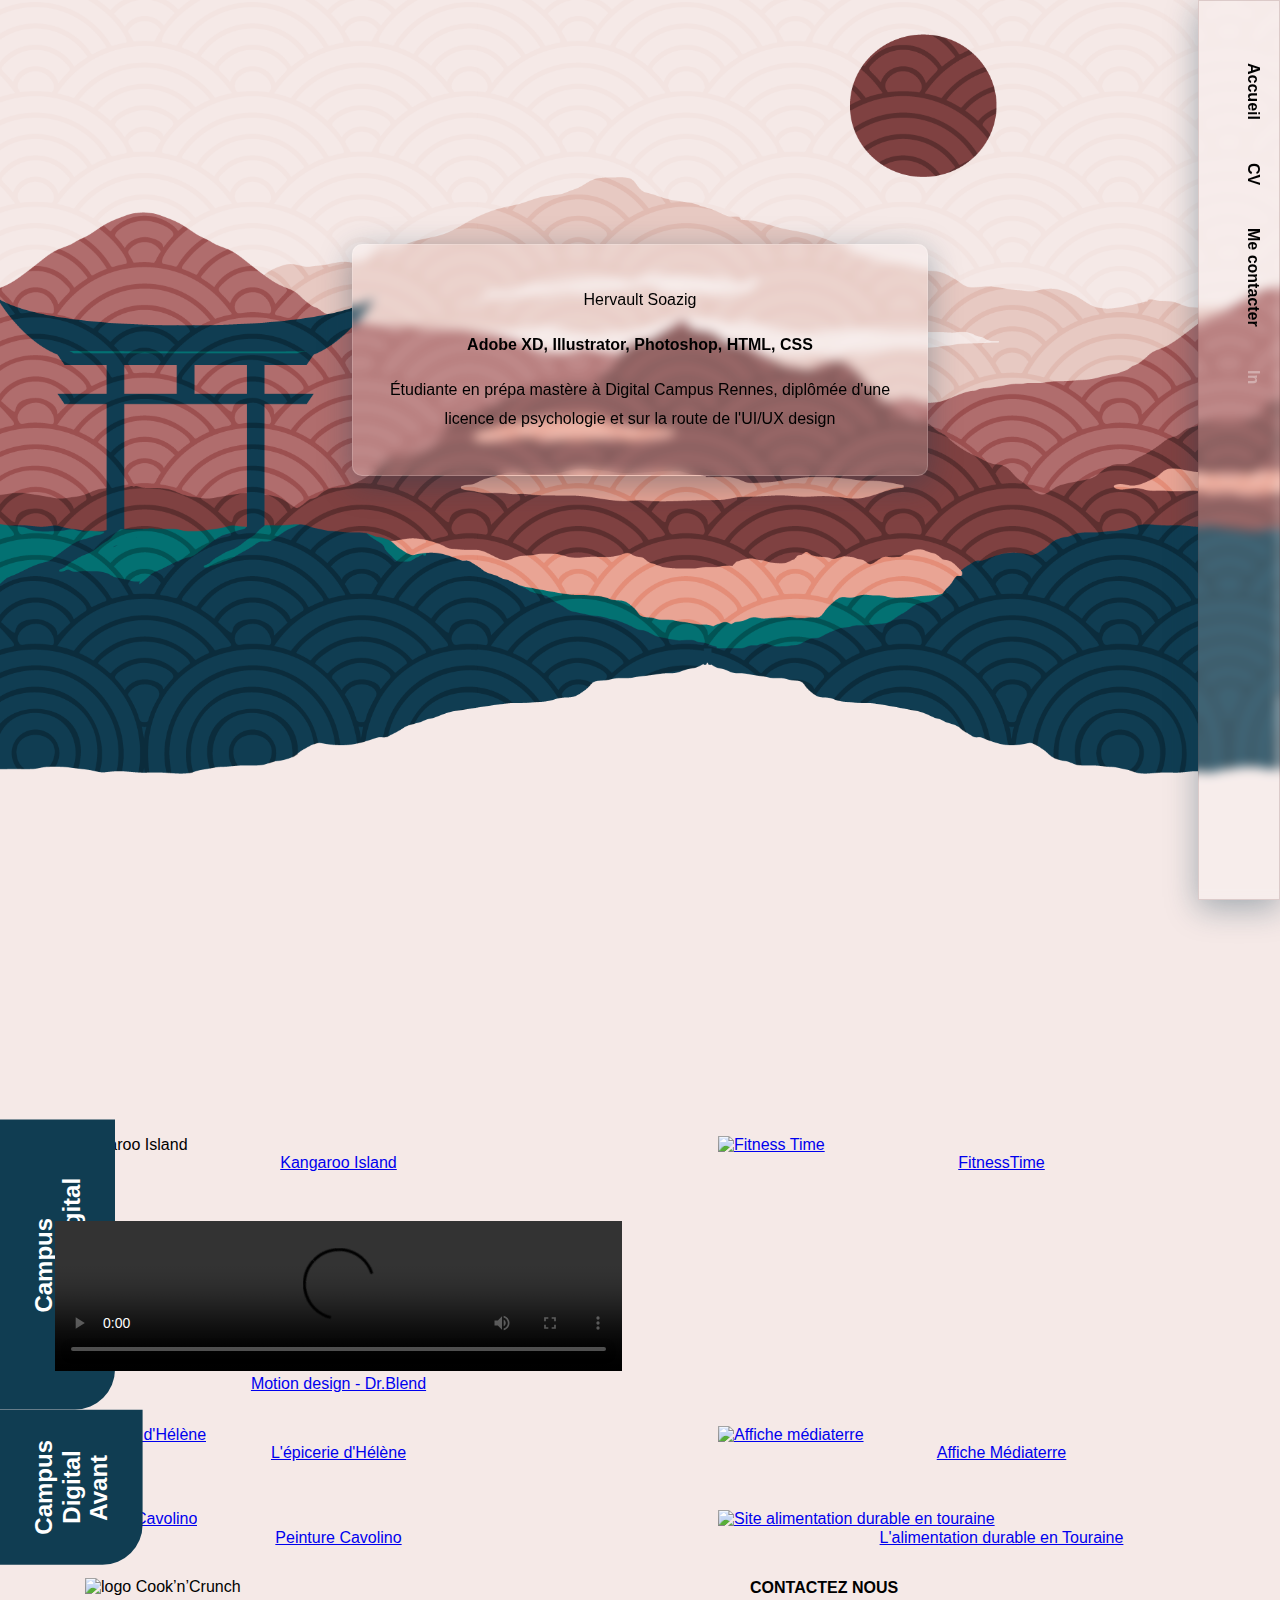
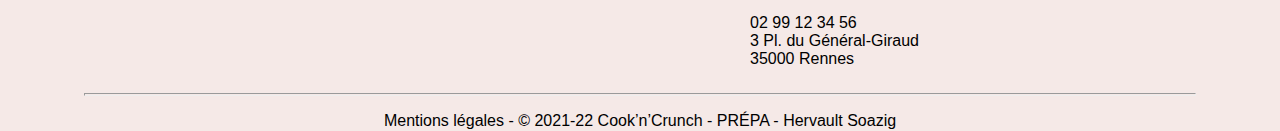
==== HTML/index.html @ 5da74952 "Initial commit" ====
<!DOCTYPE html>
<html lang="fr">
  <head>
    <!-- Meta -->
    <meta charset="utf-8" />
    <meta
      name="description"
      content="description utilisée par les moteurs de recherche"
    />
    <meta name="viewport" content="width=device-width, initial-scale=1" />

    <!-- Titre -->
    <title>Soazig Hervault - portfolio</title>

    <link rel="stylesheet" href="../css/nomalize.css" />
    <link rel="stylesheet" href="../css/grid.css" />
    <link rel="stylesheet" href="../css/main.css" />

    <link rel="shortcut icon" href="../icon/favicon.ico" />
  </head>

  <body>
    <div class="topbar">
      <nav class="main-nav">
        <ul class="main-menu around">
          <li><a href="#">Accueil</a></li>
          <li><a href="#">CV</a></li>
          <li><a href="#">Me contacter</a></li>
        </ul>
        <a
          href="https://www.linkedin.com/in/soazig-hervault/"
          alt="Linkedin Soazig Hervault"
          >In</a
        >
      </nav>
    </div>

    <header class="cover">
      <div class="glass">
        <div class="texte_glass">
          <p class=" ">Hervault Soazig</p>
          <p class=" ">
            <strong> Adobe XD, Illustrator, Photoshop, HTML, CSS </strong>
          </p>
          <p>
            Étudiante en prépa mastère à Digital Campus Rennes, diplômée d'une
            licence de psychologie et sur la route de l'UI/UX design
          </p>
        </div>
      </div>
    </header>

<!-- PENDANT DC -->
<div class="gallery_part">

    <div class="etiquette_temporelle">
        <h2>Pendant Digital Campus</h2>
      </div>

      <article class="container-xl row between gallery">

          <figure>
    <img src="../Accueil/mockup/mockup_kangaroo_island.jpg" alt="Kangaroo Island">
         <figcaption>
            <a href="#"> Kangaroo Island</a>
          </figcaption> 
        </figure>
        

            <figure> <a href="#">
              <img src="../Accueil/mockup/mockup_fitnesstime.jpg" alt="Fitness Time">
              <figcaption class="center">
                 FitnessTime
              </figcaption></a>
            </figure>
      
      
      
            <figure> <a href="#">
              <video controls>
            
                <source src="/Accueil/2B4 - DrBlend.mp4"
                        type="video/mp4">
            
                Sorry, your browser doesn't support embedded videos.
            </video>
              <figcaption class="center">
                Motion design - Dr.Blend
              </figcaption></a>
            </figure>

            </article>
</div>
<div class="gallery_part">


     <!-- APRES DC -->
            <article>
 
            <div class="etiquette_temporelle">
              <h2>Avant Digital Campus</h2>
            </div>

              <div class="grid gallery container-xl">
      
            <figure> <a href="#">
              <img src="../Accueil/mockup/mockup_epicerie_helene.jpg" alt="L'épicerie d'Hélène">
              <figcaption class="center">
                L'épicerie d'Hélène
              </figcaption></a>
            </figure>
      
      
            <figure> <a href="#">
              <img src="../Accueil/mockup/mockup_affiche_mediaterre1.jpg" alt="Affiche médiaterre">
              <figcaption class="center">
                Affiche Médiaterre
              </figcaption></a>
            </figure>
      
      
      
            <figure> <a href="#">
              <img src="../Accueil/mockup/mockup_peinture_cavolino.jpg" alt="Peinture Cavolino">
              <figcaption class="center">
                Peinture Cavolino
              </figcaption></a>
            </figure>
      
      
      
            <figure> <a href="#">
              <img src="../Accueil/mockup/mockup_alimentationtouraine.jpg" alt="Site alimentation durable en touraine">
              <figcaption class="center">
                L'alimentation durable en Touraine
              </figcaption></a>
            </figure>
      </div>
          </div>
      

      </article>


      <div class="row between col-xl-12 center">

        <div class="logo-footer"> <img src="../tp-cook-crunch/images/logo-cookncrunch-footer.svg"
            alt="logo Cook’n’Crunch"></div>
  
        <div class="col-xl-5 info-footer">
          <p class="footer-title">Contactez nous </p>
          <p>
            02 99 12 34 56 <br>
            3 Pl. du Général-Giraud <br>
            35000 Rennes
          </p>
        </div>

        </div>
      </div>
  
  
      <hr class="col-xl-12">
  
      <p class="copyright center"> Mentions légales - © 2021-22 Cook’n’Crunch - PRÉPA - Hervault Soazig</p>
    </footer>

      

      

        
      </div>
    </div>
  </body>
</html>
---- css/nomalize.css ----
/*! normalize.css v8.0.1 | MIT License | github.com/necolas/normalize.css */

/* Document
   ========================================================================== */

/**
 * 1. Correct the line height in all browsers.
 * 2. Prevent adjustments of font size after orientation changes in iOS.
 */

 html {
    line-height: 1.15; /* 1 */
    -webkit-text-size-adjust: 100%; /* 2 */
  }
  
  /* Sections
     ========================================================================== */
  
  /**
   * Remove the margin in all browsers.
   */
  
  body {
    margin: 0;
  }
  
  /**
   * Render the `main` element consistently in IE.
   */
  
  main {
    display: block;
  }
  
  /**
   * Correct the font size and margin on `h1` elements within `section` and
   * `article` contexts in Chrome, Firefox, and Safari.
   */
  
  h1 {
    font-size: 2em;
    margin: 0.67em 0;
  }
  
  /* Grouping content
     ========================================================================== */
  
  /**
   * 1. Add the correct box sizing in Firefox.
   * 2. Show the overflow in Edge and IE.
   */
  
  hr {
    box-sizing: content-box; /* 1 */
    height: 0; /* 1 */
    overflow: visible; /* 2 */
  }
  
  /**
   * 1. Correct the inheritance and scaling of font size in all browsers.
   * 2. Correct the odd `em` font sizing in all browsers.
   */
  
  pre {
    font-family: monospace, monospace; /* 1 */
    font-size: 1em; /* 2 */
  }
  
  /* Text-level semantics
     ========================================================================== */
  
  /**
   * Remove the gray background on active links in IE 10.
   */
  
  a {
    background-color: transparent;
  }
  
  /**
   * 1. Remove the bottom border in Chrome 57-
   * 2. Add the correct text decoration in Chrome, Edge, IE, Opera, and Safari.
   */
  
  abbr[title] {
    border-bottom: none; /* 1 */
    text-decoration: underline; /* 2 */
    text-decoration: underline dotted; /* 2 */
  }
  
  /**
   * Add the correct font weight in Chrome, Edge, and Safari.
   */
  
  b,
  strong {
    font-weight: bolder;
  }
  
  /**
   * 1. Correct the inheritance and scaling of font size in all browsers.
   * 2. Correct the odd `em` font sizing in all browsers.
   */
  
  code,
  kbd,
  samp {
    font-family: monospace, monospace; /* 1 */
    font-size: 1em; /* 2 */
  }
  
  /**
   * Add the correct font size in all browsers.
   */
  
  small {
    font-size: 80%;
  }
  
  /**
   * Prevent `sub` and `sup` elements from affecting the line height in
   * all browsers.
   */
  
  sub,
  sup {
    font-size: 75%;
    line-height: 0;
    position: relative;
    vertical-align: baseline;
  }
  
  sub {
    bottom: -0.25em;
  }
  
  sup {
    top: -0.5em;
  }
  
  /* Embedded content
     ========================================================================== */
  
  /**
   * Remove the border on images inside links in IE 10.
   */
  
  img {
    border-style: none;
  }
  
  /* Forms
     ========================================================================== */
  
  /**
   * 1. Change the font styles in all browsers.
   * 2. Remove the margin in Firefox and Safari.
   */
  
  button,
  input,
  optgroup,
  select,
  textarea {
    font-family: inherit; /* 1 */
    font-size: 100%; /* 1 */
    line-height: 1.15; /* 1 */
    margin: 0; /* 2 */
  }
  
  /**
   * Show the overflow in IE.
   * 1. Show the overflow in Edge.
   */
  
  button,
  input { /* 1 */
    overflow: visible;
  }
  
  /**
   * Remove the inheritance of text transform in Edge, Firefox, and IE.
   * 1. Remove the inheritance of text transform in Firefox.
   */
  
  button,
  select { /* 1 */
    text-transform: none;
  }
  
  /**
   * Correct the inability to style clickable types in iOS and Safari.
   */
  
  button,
  [type="button"],
  [type="reset"],
  [type="submit"] {
    -webkit-appearance: button;
  }
  
  /**
   * Remove the inner border and padding in Firefox.
   */
  
  button::-moz-focus-inner,
  [type="button"]::-moz-focus-inner,
  [type="reset"]::-moz-focus-inner,
  [type="submit"]::-moz-focus-inner {
    border-style: none;
    padding: 0;
  }
  
  /**
   * Restore the focus styles unset by the previous rule.
   */
  
  button:-moz-focusring,
  [type="button"]:-moz-focusring,
  [type="reset"]:-moz-focusring,
  [type="submit"]:-moz-focusring {
    outline: 1px dotted ButtonText;
  }
  
  /**
   * Correct the padding in Firefox.
   */
  
  fieldset {
    padding: 0.35em 0.75em 0.625em;
  }
  
  /**
   * 1. Correct the text wrapping in Edge and IE.
   * 2. Correct the color inheritance from `fieldset` elements in IE.
   * 3. Remove the padding so developers are not caught out when they zero out
   *    `fieldset` elements in all browsers.
   */
  
  legend {
    box-sizing: border-box; /* 1 */
    color: inherit; /* 2 */
    display: table; /* 1 */
    max-width: 100%; /* 1 */
    padding: 0; /* 3 */
    white-space: normal; /* 1 */
  }
  
  /**
   * Add the correct vertical alignment in Chrome, Firefox, and Opera.
   */
  
  progress {
    vertical-align: baseline;
  }
  
  /**
   * Remove the default vertical scrollbar in IE 10+.
   */
  
  textarea {
    overflow: auto;
  }
  
  /**
   * 1. Add the correct box sizing in IE 10.
   * 2. Remove the padding in IE 10.
   */
  
  [type="checkbox"],
  [type="radio"] {
    box-sizing: border-box; /* 1 */
    padding: 0; /* 2 */
  }
  
  /**
   * Correct the cursor style of increment and decrement buttons in Chrome.
   */
  
  [type="number"]::-webkit-inner-spin-button,
  [type="number"]::-webkit-outer-spin-button {
    height: auto;
  }
  
  /**
   * 1. Correct the odd appearance in Chrome and Safari.
   * 2. Correct the outline style in Safari.
   */
  
  [type="search"] {
    -webkit-appearance: textfield; /* 1 */
    outline-offset: -2px; /* 2 */
  }
  
  /**
   * Remove the inner padding in Chrome and Safari on macOS.
   */
  
  [type="search"]::-webkit-search-decoration {
    -webkit-appearance: none;
  }
  
  /**
   * 1. Correct the inability to style clickable types in iOS and Safari.
   * 2. Change font properties to `inherit` in Safari.
   */
  
  ::-webkit-file-upload-button {
    -webkit-appearance: button; /* 1 */
    font: inherit; /* 2 */
  }
  
  /* Interactive
     ========================================================================== */
  
  /*
   * Add the correct display in Edge, IE 10+, and Firefox.
   */
  
  details {
    display: block;
  }
  
  /*
   * Add the correct display in all browsers.
   */
  
  summary {
    display: list-item;
  }
  
  /* Misc
     ========================================================================== */
  
  /**
   * Add the correct display in IE 10+.
   */
  
  template {
    display: none;
  }
  
  /**
   * Add the correct display in IE 10.
   */
  
  [hidden] {
    display: none;
  }
---- css/grid.css ----
/* === CONTAINER XL === */

.container-xl {
    width: 1340px;
    margin-left: auto;
    margin-right: auto;
    padding-left: 15px;
    padding-right: 15px;
}

/* === FLEXBOX === */
.row {
    display: flex;
    flex-wrap: wrap;
    flex-direction: row;
}

/* --- Alignement axe principal --- */
.around {
    justify-content: space-around;
}

.between {
    justify-content: space-between;
}

.evenly {
    justify-content: space-evenly;
}



/* === COLONNES XL === */

.col-xl-1 {
    width:65px ;
    flex-basis: 65px;
}

.col-xl-2 {
    width:160px ;
    flex-basis: 160px;
}

.col-xl-3 {
    width:255px ;
    flex-basis: 255px;
}

.col-xl-4 {
    width:350px ;
    flex-basis: 350px;
}

.col-xl-5 {
    width:445px ;
    flex-basis: 445px;
}

.col-xl-6 {
    width:540px ;
    flex-basis: 540px;
}

.col-xl-7 {
    width:635px ;
    flex-basis: 635px;
}

.col-xl-8 {
    width:730px ;
    flex-basis: 730px;
}

.col-xl-9 {
    width:825px ;
    flex-basis: 825px;
}

.col-xl-10 {
    width:920px ;
    flex-basis: 920px;
}

.col-xl-11 {
    width:1015px ;
    flex-basis: 1015px;
}

.col-xl-12 {
    width:1110px ;
    flex-basis: 1110px;
}
---- css/main.css ----
:root{
    --bleu-foncé : #103d52 ;
    --turquoise : #037172 ;
    --bordeau : #7f4141 ;
    --bordeau-clair : #b06d6d;
    --rose : #e9a494
    --rose-bg :

}


*{
    box-sizing: border-box;
}

body{
    font-family: Arial, Helvetica, sans-serif;
    background-color: #f5e9e7;
}


header{
    height: 80vh;
}


footer{
    background-color: #789;
    height: 15vh;
}

.center {
        margin-left: auto;
        margin-right: auto;
        text-align: center;
      }


/* navigation */

.topbar{
    padding: 2.5em 2.5em 0.5em 2.5em;
    cursor: default;
    height: 100vh;
    right: 0;
    overflow-x: hidden;
    overflow-y: auto;
    position: fixed;
    text-align: right;
    top: 0;
    width: 3rem;
    min-width: 50px;
    z-index: 10000;
    background: rgba( 255, 255, 255, 0.2 );
    box-shadow: 0 8px 32px 0 rgba( 16, 61, 82, 0.37 );
    backdrop-filter: blur( 5.5px );
    -webkit-backdrop-filter: blur( 5.5px );
    border: 1px solid rgba(99, 49, 49, 0.18);
}


.main-nav{
    width:10%;
    max-width: 600px;
}

.main-nav a {
    color: rgba(255, 255, 255, 0.35);
    display: block;
    font-weight: bold;
    line-height: 1.75;
    padding: 1.35em 0;
    text-decoration: none;
    list-style: none;
    writing-mode: vertical-rl;
}



.main-menu {
    list-style: none;
    margin: 0;
    padding: 0;
    /* flex */
    display: flex;
    justify-content: space-between;
    display: block;
}

.main-menu a{
    color: inherit;
    text-decoration: none;
}


/* couverture du site */

.cover{
    background-image: url(../Accueil/fond_portfolio-v2-05.png);
    background-repeat: no-repeat;
    background-size: 100%;
    margin: 0;
	padding: 0;
	height: 70rem;
	text-align: center;
	display: flex;
	flex-direction: column;
	justify-content: center;
	align-items: center;
}


.glass{
 	width: 45%;
 	line-height: 180%;
 	padding: 25px;
    margin-bottom: 25rem;
    background: rgba( 255, 255, 255, 0.2 );
    box-shadow: 0 8px 32px 0 rgba( 16, 61, 82, 0.37 );
    backdrop-filter: blur( 5.5px );
    -webkit-backdrop-filter: blur( 5.5px );
    border-radius: 10px;
    border: 1px solid rgba( 255, 255, 255, 0.18 );
    min-width: 390px;
}

.etiquette_temporelle{
    top: 0;
    left: 0;
    background-color: var(--bleu-foncé);
    color: #fff;
    padding: 10px;
    border-top-left-radius: 40px;
    margin: 0;
    padding: 30px 10px;
    text-align: center;
    writing-mode: vertical-lr;
    transform: rotate(180deg);
    position: absolute;
}


/* gallerie de projet */

.gallery {
    display: grid;
    grid-template-columns: repeat(2,1fr);
    column-gap: 1rem;
    row-gap: 1rem;
}

.gallery  figure  img, .gallery  figure  video {
    width: 100%;
    cursor: pointer;
    height: auto;
}

.gallery  figure  figcaption {
margin-left: auto;
margin-right: auto;
text-align: center;
}

.gallery_part{
    position: relative;
}

/* footer */

footer{
    background-color: var(--gris-clair);
    margin-bottom: 0;
    padding-top: 25px;
    padding-bottom: 25px;
  }
  
  .logo-footer{
    margin-top: 15px;
  }
  
  .info-footer{
    color: var(--gris-foncé);
    text-align: left;
    font-weight: 500;
  }
  .footer-title{
    font-weight: bold;
    text-transform: uppercase;
  }
  
  hr{
    height: 1.5px;
    background-color: var(--gris-foncé);
  }
  .nav-footer{
    margin-top: 0;
  }
  
  
  .copyright{
    color: var(--gris-foncé);
    margin-bottom: 0;
    font-weight: 500;
  }
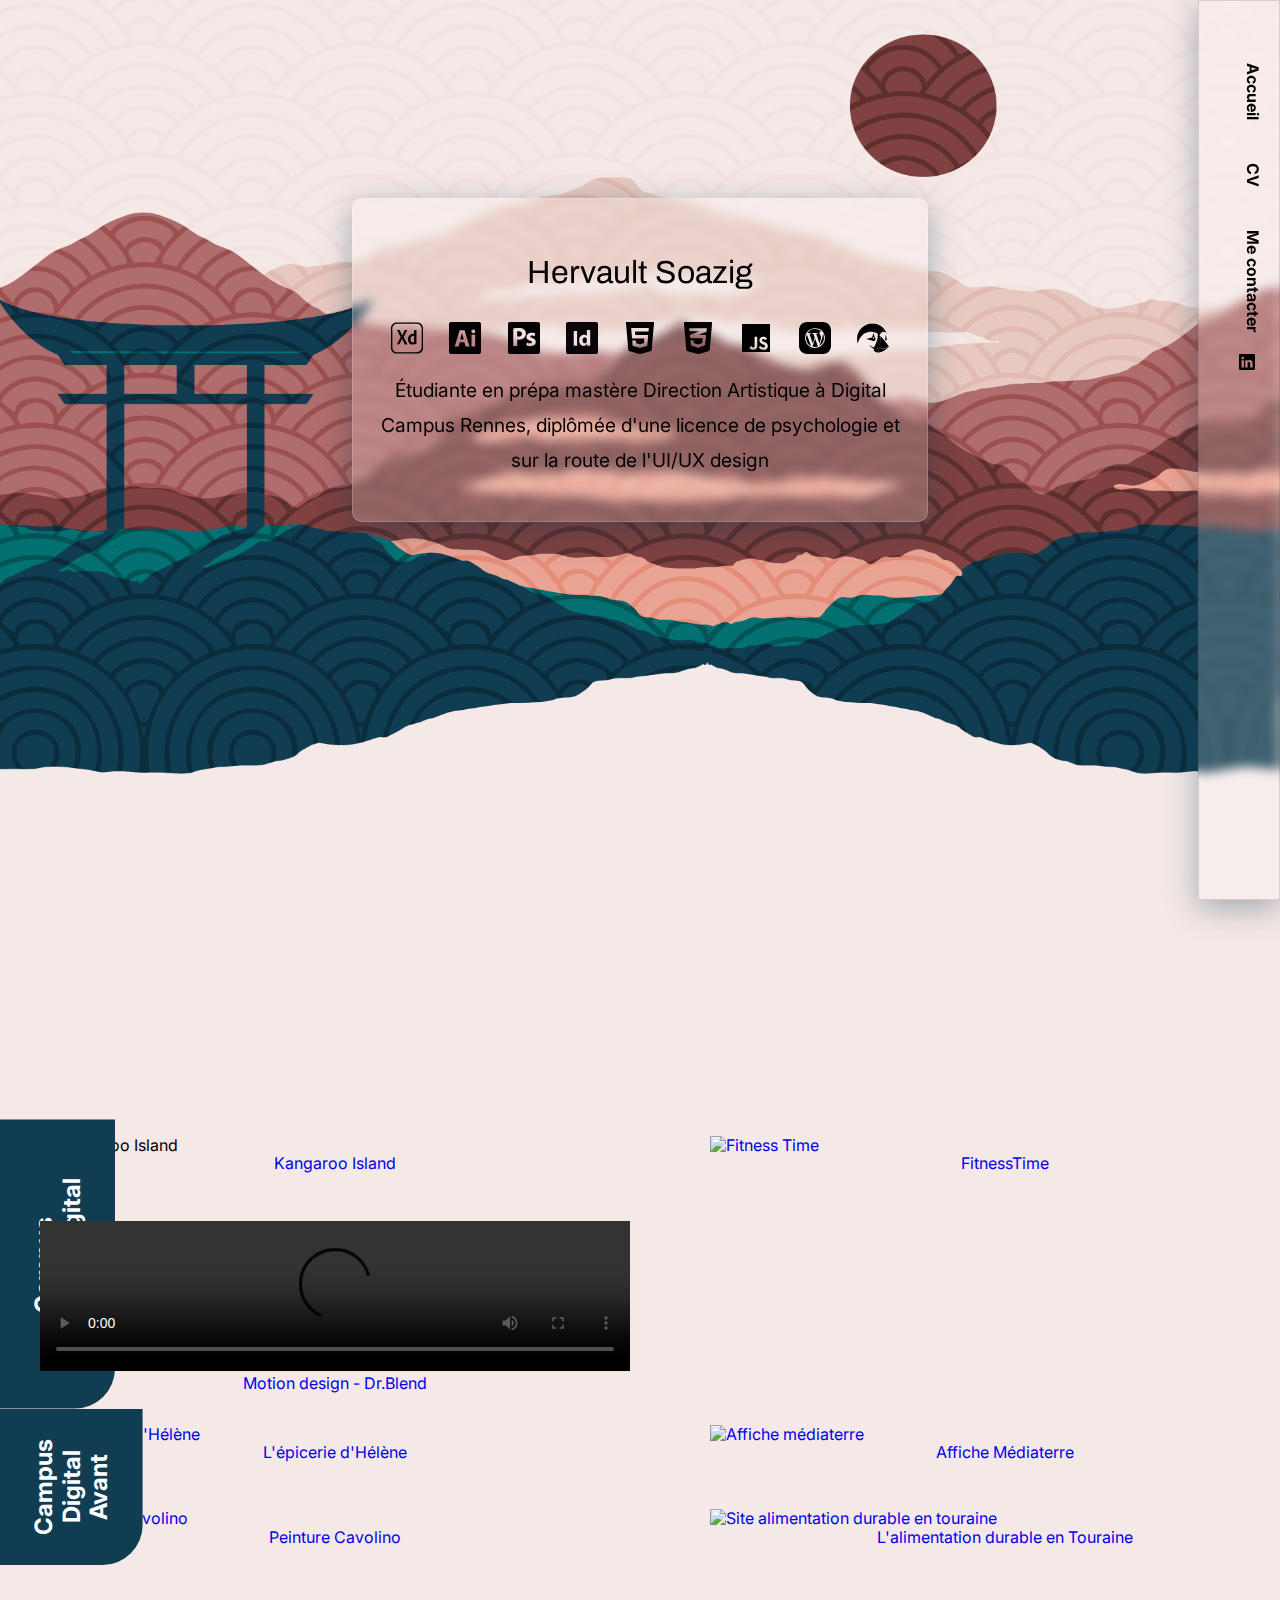
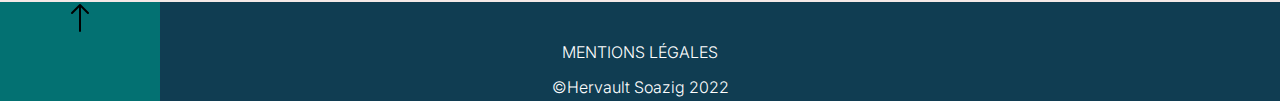
==== commit 2647ada0: "debut de code" ====
--- a/HTML/index.html
+++ b/HTML/index.html
@@ -1,176 +1,187 @@
 <!DOCTYPE html>
 <html lang="fr">
-  <head>
-    <!-- Meta -->
-    <meta charset="utf-8" />
-    <meta
-      name="description"
-      content="description utilisée par les moteurs de recherche"
-    />
-    <meta name="viewport" content="width=device-width, initial-scale=1" />
 
-    <!-- Titre -->
-    <title>Soazig Hervault - portfolio</title>
+<head>
+  <!-- Meta -->
+  <meta charset="utf-8" />
+  <meta name="description" content="description utilisée par les moteurs de recherche" />
+  <meta name="viewport" content="width=device-width, initial-scale=1" />
 
-    <link rel="stylesheet" href="../css/nomalize.css" />
-    <link rel="stylesheet" href="../css/grid.css" />
-    <link rel="stylesheet" href="../css/main.css" />
+  <!-- Titre -->
+  <title>Soazig Hervault - portfolio</title>
 
-    <link rel="shortcut icon" href="../icon/favicon.ico" />
-  </head>
+  <link rel="preconnect" href="https://fonts.googleapis.com">
+  <link rel="preconnect" href="https://fonts.gstatic.com" crossorigin>
+  <link href="https://fonts.googleapis.com/css2?family=Archivo:wght@300;500;700&display=swap" rel="stylesheet">
 
-  <body>
-    <div class="topbar">
-      <nav class="main-nav">
-        <ul class="main-menu around">
-          <li><a href="#">Accueil</a></li>
-          <li><a href="#">CV</a></li>
-          <li><a href="#">Me contacter</a></li>
-        </ul>
-        <a
-          href="https://www.linkedin.com/in/soazig-hervault/"
-          alt="Linkedin Soazig Hervault"
-          >In</a
-        >
-      </nav>
+  <link rel="preconnect" href="https://fonts.googleapis.com">
+<link rel="preconnect" href="https://fonts.gstatic.com" crossorigin>
+<link href="https://fonts.googleapis.com/css2?family=Inter:wght@300;500;700&display=swap" rel="stylesheet">
+
+  <link rel="stylesheet" href="../css/nomalize.css" />
+  <link rel="stylesheet" href="../css/grid.css" />
+  <link rel="stylesheet" href="../css/main.css" />
+
+  <link rel="shortcut icon" href="../icon/favicon.ico" />
+</head>
+
+<body>
+  <div class="topbar between">
+    <nav class="main-nav">
+      <ul class="main-menu around">
+        <li><a href="#">Accueil</a></li>
+        <li><a href="#">CV</a></li>
+        <li><a href="#">Me contacter</a></li>
+      </ul>
+    </nav>
+<div>
+    <a class="social" href="https://www.linkedin.com/in/soazig-hervault/" alt="Linkedin Soazig Hervault"><img src="../icon/linkedin.svg" alt="linkedin"></a>
+  </div>
+  </div>
+
+  <header id="cover">
+    <div class="glass">
+      <div class="texte_glass">
+        <p id="nom_prenom">Hervault Soazig</p>
+        <p class="icon around center row">
+         <img src="../icon/adobe-xd.svg" alt="Adobe Xd" title="Adobe Xd">
+         <img src="../icon/adobe-illustrator.svg" alt="Adobe Illustrator" title="Adobe Illustrator">
+         <img src="../icon/adobe-photoshop.svg" alt="Adobe Photoshop" title="Adobe Photohop">
+         <img src="../icon/indesign-svg.svg" alt="Adobe Indesign" title="Adobe Indesign">
+         <img src="../icon/html.svg" alt="HTML5" title="HTML5">
+         <img src="../icon/css.svg" alt="CSS3" title="CSS3">
+         <img src="../icon/js.svg" alt="JavaScript" title="Javascript">
+         <img src="../icon/wordpress.svg" alt="wordpress" title="WordPress">
+         <img src="../icon/prestashop.svg" alt="Presatshop" title="Prestashop">
+        </p>
+        <p>
+          Étudiante en prépa mastère Direction Artistique à Digital Campus Rennes, diplômée d'une
+          licence de psychologie et sur la route de l'UI/UX design
+        </p>
+      </div>
+    </div>
+  </header>
+
+  <!-- PENDANT DC -->
+  <div class="gallery_part">
+
+    <div class="etiquette_temporelle">
+      <h2>Pendant Digital Campus</h2>
     </div>
 
-    <header class="cover">
-      <div class="glass">
-        <div class="texte_glass">
-          <p class=" ">Hervault Soazig</p>
-          <p class=" ">
-            <strong> Adobe XD, Illustrator, Photoshop, HTML, CSS </strong>
-          </p>
-          <p>
-            Étudiante en prépa mastère à Digital Campus Rennes, diplômée d'une
-            licence de psychologie et sur la route de l'UI/UX design
-          </p>
-        </div>
-      </div>
-    </header>
+    <article class="container-xl row between gallery">
 
-<!-- PENDANT DC -->
-<div class="gallery_part">
+      <figure>
+        <img src="../Accueil/mockup/mockup_kangaroo_island.jpg" alt="Kangaroo Island">
+        <figcaption>
+          <a href="#"> Kangaroo Island</a>
+        </figcaption>
+      </figure>
 
-    <div class="etiquette_temporelle">
-        <h2>Pendant Digital Campus</h2>
+
+      <figure> <a href="#">
+          <img src="../Accueil/mockup/mockup_fitnesstime.jpg" alt="Fitness Time">
+          <figcaption class="center">
+            FitnessTime
+          </figcaption>
+        </a>
+      </figure>
+
+
+
+      <figure> <a href="#">
+          <video controls>
+
+            <source src="/Accueil/2B4 - DrBlend.mp4" type="video/mp4">
+
+            Sorry, your browser doesn't support embedded videos.
+          </video>
+          <figcaption class="center">
+            Motion design - Dr.Blend
+          </figcaption>
+        </a>
+      </figure>
+
+    </article>
+  </div>
+  <div class="gallery_part">
+
+
+    <!-- APRES DC -->
+    <article>
+
+      <div class="etiquette_temporelle">
+        <h2>Avant Digital Campus</h2>
       </div>
 
-      <article class="container-xl row between gallery">
+      <div class="grid gallery container-xl">
 
-          <figure>
-    <img src="../Accueil/mockup/mockup_kangaroo_island.jpg" alt="Kangaroo Island">
-         <figcaption>
-            <a href="#"> Kangaroo Island</a>
-          </figcaption> 
+        <figure> <a href="#">
+            <img src="../Accueil/mockup/mockup_epicerie_helene.jpg" alt="L'épicerie d'Hélène">
+            <figcaption class="center">
+              L'épicerie d'Hélène
+            </figcaption>
+          </a>
         </figure>
-        
-
-            <figure> <a href="#">
-              <img src="../Accueil/mockup/mockup_fitnesstime.jpg" alt="Fitness Time">
-              <figcaption class="center">
-                 FitnessTime
-              </figcaption></a>
-            </figure>
-      
-      
-      
-            <figure> <a href="#">
-              <video controls>
-            
-                <source src="/Accueil/2B4 - DrBlend.mp4"
-                        type="video/mp4">
-            
-                Sorry, your browser doesn't support embedded videos.
-            </video>
-              <figcaption class="center">
-                Motion design - Dr.Blend
-              </figcaption></a>
-            </figure>
-
-            </article>
-</div>
-<div class="gallery_part">
 
 
-     <!-- APRES DC -->
-            <article>
- 
-            <div class="etiquette_temporelle">
-              <h2>Avant Digital Campus</h2>
-            </div>
-
-              <div class="grid gallery container-xl">
-      
-            <figure> <a href="#">
-              <img src="../Accueil/mockup/mockup_epicerie_helene.jpg" alt="L'épicerie d'Hélène">
-              <figcaption class="center">
-                L'épicerie d'Hélène
-              </figcaption></a>
-            </figure>
-      
-      
-            <figure> <a href="#">
-              <img src="../Accueil/mockup/mockup_affiche_mediaterre1.jpg" alt="Affiche médiaterre">
-              <figcaption class="center">
-                Affiche Médiaterre
-              </figcaption></a>
-            </figure>
-      
-      
-      
-            <figure> <a href="#">
-              <img src="../Accueil/mockup/mockup_peinture_cavolino.jpg" alt="Peinture Cavolino">
-              <figcaption class="center">
-                Peinture Cavolino
-              </figcaption></a>
-            </figure>
-      
-      
-      
-            <figure> <a href="#">
-              <img src="../Accueil/mockup/mockup_alimentationtouraine.jpg" alt="Site alimentation durable en touraine">
-              <figcaption class="center">
-                L'alimentation durable en Touraine
-              </figcaption></a>
-            </figure>
-      </div>
-          </div>
-      
-
-      </article>
+        <figure> <a href="#">
+            <img src="../Accueil/mockup/mockup_affiche_mediaterre1.jpg" alt="Affiche médiaterre">
+            <figcaption class="center">
+              Affiche Médiaterre
+            </figcaption>
+          </a>
+        </figure>
 
 
-      <div class="row between col-xl-12 center">
 
-        <div class="logo-footer"> <img src="../tp-cook-crunch/images/logo-cookncrunch-footer.svg"
-            alt="logo Cook’n’Crunch"></div>
-  
-        <div class="col-xl-5 info-footer">
-          <p class="footer-title">Contactez nous </p>
-          <p>
-            02 99 12 34 56 <br>
-            3 Pl. du Général-Giraud <br>
-            35000 Rennes
-          </p>
-        </div>
+        <figure> <a href="#">
+            <img src="../Accueil/mockup/mockup_peinture_cavolino.jpg" alt="Peinture Cavolino">
+            <figcaption class="center">
+              Peinture Cavolino
+            </figcaption>
+          </a>
+        </figure>
 
-        </div>
+
+
+        <figure> <a href="#">
+            <img src="../Accueil/mockup/mockup_alimentationtouraine.jpg" alt="Site alimentation durable en touraine">
+            <figcaption class="center">
+              L'alimentation durable en Touraine
+            </figcaption>
+          </a>
+        </figure>
       </div>
-  
-  
-      <hr class="col-xl-12">
-  
-      <p class="copyright center"> Mentions légales - © 2021-22 Cook’n’Crunch - PRÉPA - Hervault Soazig</p>
-    </footer>
+  </div>
 
-      
 
-      
+  </article>
 
-        
-      </div>
+  <footer class="center">
+
+
+    <div class="arrow-up col-xl-2">
+      <a href="#cover">
+       <img src="../icon/arrow-up.svg" alt="retour en haut de page"> 
+      </a>
+
     </div>
-  </body>
-</html>
+
+    <div class="info-footer">
+     <p> Mentions légales </p>
+    </div>
+
+
+<p class="copyright center"> ©Hervault Soazig 2022 </p>
+  </footer>
+
+
+
+
+
+
+
+</body>
+
+</html>--- a/css/main.css
+++ b/css/main.css
@@ -3,30 +3,38 @@
     --turquoise : #037172 ;
     --bordeau : #7f4141 ;
     --bordeau-clair : #b06d6d;
-    --rose : #e9a494
-    --rose-bg :
-
+    --rose : #e9a494;
+    --rose-bg : #f5e9e7;
+}
+
+a {
+    text-decoration: none;
+}
+
+a:visited{
+    color: var(--turquoise);
+}
+
+a:hover,:focus{
+    opacity: 0.7;
+    color: var(--bleu-foncé);
 }
 
 
 *{
     box-sizing: border-box;
+    font-family: 'Inter', sans-serif;
 }
 
 body{
-    font-family: Arial, Helvetica, sans-serif;
-    background-color: #f5e9e7;
+    
+    background-color: var(--rose-bg);
+    
 }
 
 
 header{
     height: 80vh;
-}
-
-
-footer{
-    background-color: #789;
-    height: 15vh;
 }
 
 .center {
@@ -92,10 +100,14 @@
     text-decoration: none;
 }
 
+.social{
+    text-align: right;
+}
+
 
 /* couverture du site */
 
-.cover{
+#cover{
     background-image: url(../Accueil/fond_portfolio-v2-05.png);
     background-repeat: no-repeat;
     background-size: 100%;
@@ -107,6 +119,7 @@
 	flex-direction: column;
 	justify-content: center;
 	align-items: center;
+   
 }
 
 
@@ -122,6 +135,19 @@
     border-radius: 10px;
     border: 1px solid rgba( 255, 255, 255, 0.18 );
     min-width: 390px;
+    font-family: "open-sans", sans-serif;
+    font-size: 1.2rem;
+}
+
+#nom_prenom{
+    font-size: 2rem;
+    font-family: 'Archivo', sans-serif;
+    font
+}
+
+.icon img{
+    height: 32px;
+    width: 32px;;
 }
 
 .etiquette_temporelle{
@@ -145,8 +171,8 @@
 .gallery {
     display: grid;
     grid-template-columns: repeat(2,1fr);
-    column-gap: 1rem;
     row-gap: 1rem;
+    padding: 0;
 }
 
 .gallery  figure  img, .gallery  figure  video {
@@ -168,38 +194,42 @@
 /* footer */
 
 footer{
-    background-color: var(--gris-clair);
+    background-color: var(--bleu-foncé);
     margin-bottom: 0;
+    margin-top: 40px;
     padding-top: 25px;
     padding-bottom: 25px;
-  }
-  
-  .logo-footer{
-    margin-top: 15px;
+    position: relative;
+    padding-bottom: 5px;
+  }
+
+  .arrow-up{
+      background-color: var(--turquoise);
+      color: #fff;
+      left: 0;
+      top: 0;
+      position: absolute;
+      height: 98.8px;
+  }
+
+  .arrow-up img{
+      color: #fff;
+      height: 32px;
+      width: 32px;
+      padding: auto;
   }
   
   .info-footer{
-    color: var(--gris-foncé);
-    text-align: left;
-    font-weight: 500;
-  }
-  .footer-title{
-    font-weight: bold;
+    color: #fff;
+    font-weight: 300;
     text-transform: uppercase;
   }
-  
-  hr{
-    height: 1.5px;
-    background-color: var(--gris-foncé);
-  }
-  .nav-footer{
-    margin-top: 0;
-  }
-  
+
+ 
   
   .copyright{
-    color: var(--gris-foncé);
+    color: #fff;
+    font-weight: 300;
     margin-bottom: 0;
-    font-weight: 500;
-  }
-
+  }
+
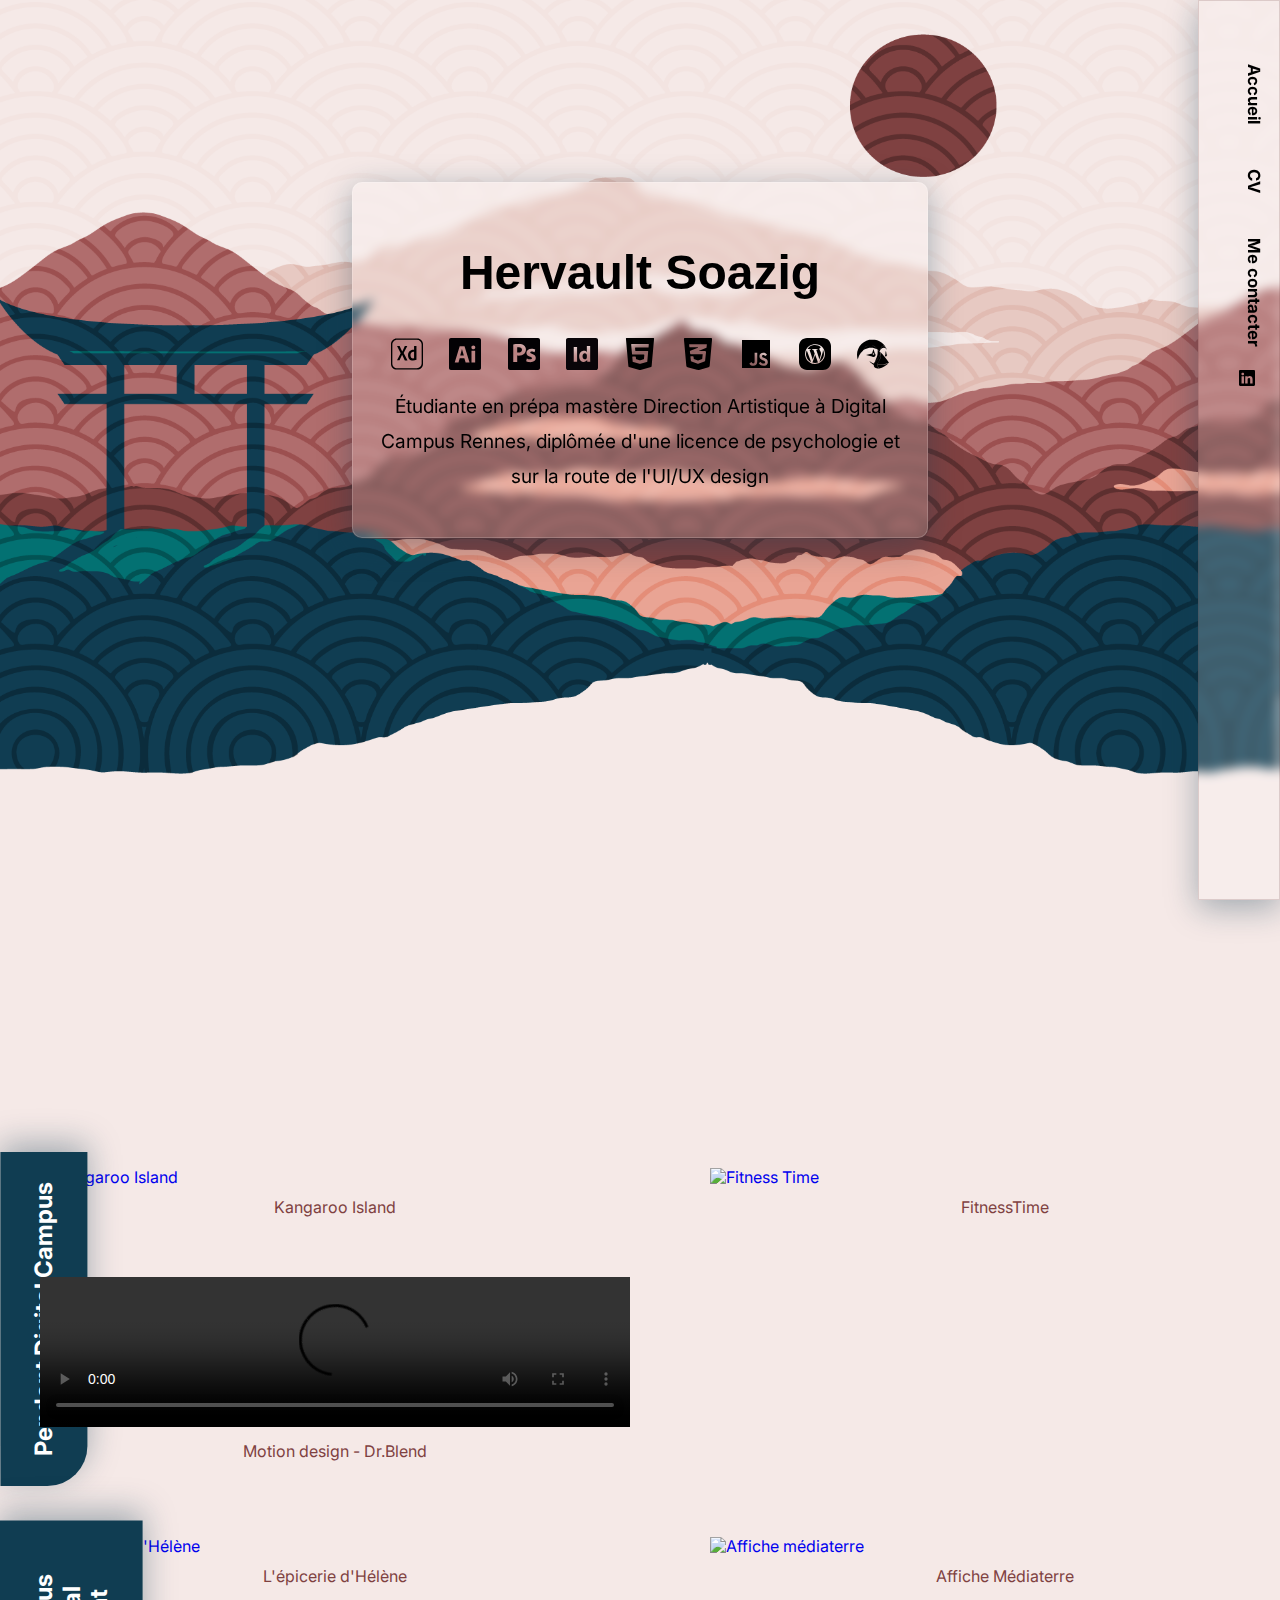
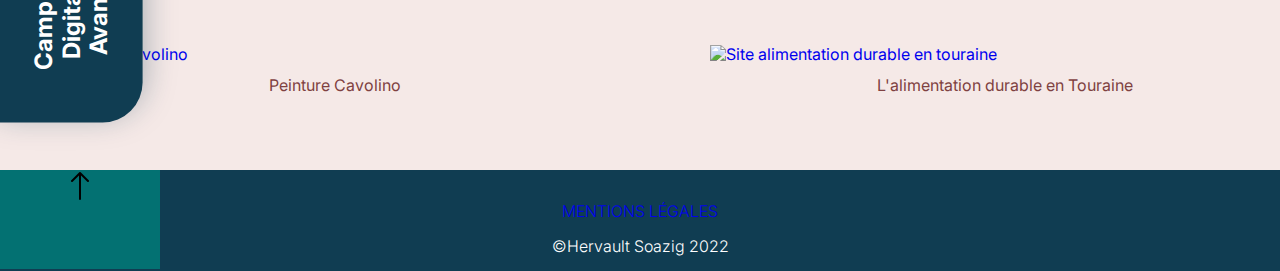
==== commit 302f8bf6: "maj" ====
--- a/HTML/index.html
+++ b/HTML/index.html
@@ -15,8 +15,9 @@
   <link href="https://fonts.googleapis.com/css2?family=Archivo:wght@300;500;700&display=swap" rel="stylesheet">
 
   <link rel="preconnect" href="https://fonts.googleapis.com">
-<link rel="preconnect" href="https://fonts.gstatic.com" crossorigin>
-<link href="https://fonts.googleapis.com/css2?family=Inter:wght@300;500;700&display=swap" rel="stylesheet">
+  <link rel="preconnect" href="https://fonts.gstatic.com" crossorigin>
+  <link href="https://fonts.googleapis.com/css2?family=Inter:wght@300;500;700&display=swap" rel="stylesheet">
+  <link rel="stylesheet" href="https://use.typekit.net/bun5gko.css">
 
   <link rel="stylesheet" href="../css/nomalize.css" />
   <link rel="stylesheet" href="../css/grid.css" />
@@ -72,10 +73,10 @@
     <article class="container-xl row between gallery">
 
       <figure>
-        <img src="../Accueil/mockup/mockup_kangaroo_island.jpg" alt="Kangaroo Island">
+         <a href="#"> <img src="../Accueil/mockup/mockup_kangaroo_island.jpg" alt="Kangaroo Island">
         <figcaption>
-          <a href="#"> Kangaroo Island</a>
-        </figcaption>
+          Kangaroo Island
+        </figcaption></a>
       </figure>
 
 
@@ -169,11 +170,12 @@
     </div>
 
     <div class="info-footer">
-     <p> Mentions légales </p>
+     <p> <a href="#"> Mentions légales </a></p>
     </div>
 
 
 <p class="copyright center"> ©Hervault Soazig 2022 </p>
+
   </footer>
 
 
--- a/css/main.css
+++ b/css/main.css
@@ -93,6 +93,7 @@
     display: flex;
     justify-content: space-between;
     display: block;
+    font-size: 1.05rem;
 }
 
 .main-menu a{
@@ -140,9 +141,10 @@
 }
 
 #nom_prenom{
-    font-size: 2rem;
-    font-family: 'Archivo', sans-serif;
-    font
+    font-size: 3rem;
+    font-family: basic-sans, sans-serif;
+    font-weight: bold;
+    font-style: normal;
 }
 
 .icon img{
@@ -163,6 +165,7 @@
     writing-mode: vertical-lr;
     transform: rotate(180deg);
     position: absolute;
+    box-shadow: 0 8px 32px 0 rgba( 16, 61, 82, 0.37 );
 }
 
 
@@ -173,6 +176,7 @@
     grid-template-columns: repeat(2,1fr);
     row-gap: 1rem;
     padding: 0;
+    margin-top: 2rem;
 }
 
 .gallery  figure  img, .gallery  figure  video {
@@ -191,16 +195,22 @@
     position: relative;
 }
 
+
+.gallery  figcaption{
+    color: #7f4141;
+    margin: 0.75rem 0;
+}
+
 /* footer */
 
 footer{
     background-color: var(--bleu-foncé);
     margin-bottom: 0;
-    margin-top: 40px;
-    padding-top: 25px;
-    padding-bottom: 25px;
+    margin-top: 3rem;
+    padding-top: 1rem;
+    padding-bottom: 1rem;
     position: relative;
-    padding-bottom: 5px;
+    
   }
 
   .arrow-up{
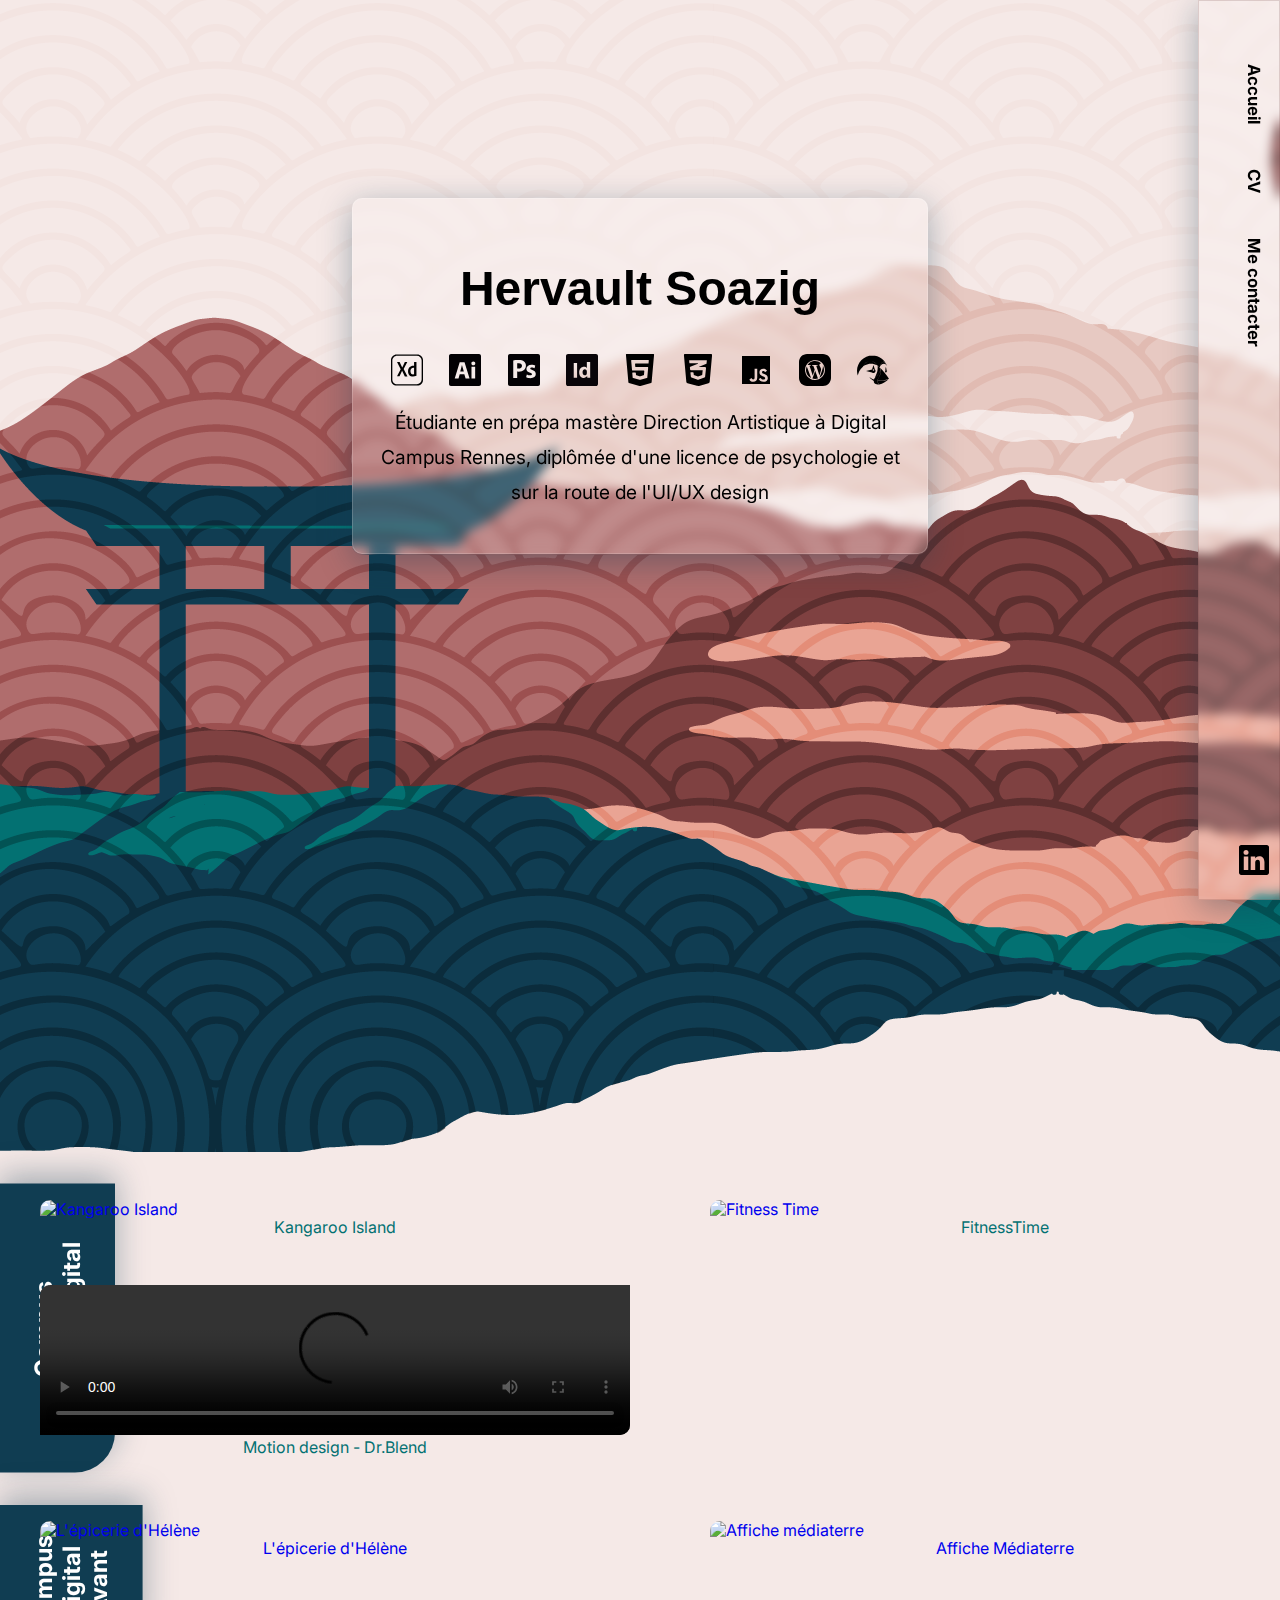
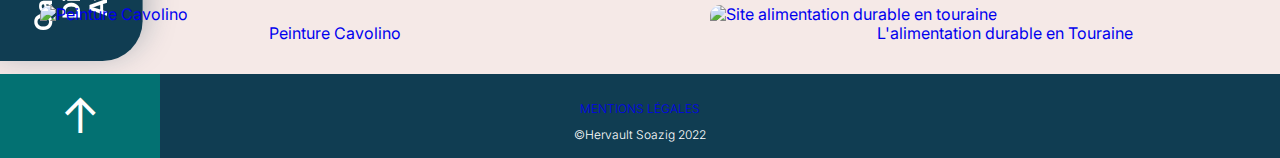
==== commit 62e8230b: "Avancée" ====
--- a/HTML/index.html
+++ b/HTML/index.html
@@ -27,7 +27,7 @@
 </head>
 
 <body>
-  <div class="topbar between">
+  <div class="topbar row between">
     <nav class="main-nav">
       <ul class="main-menu around">
         <li><a href="#">Accueil</a></li>
@@ -35,9 +35,10 @@
         <li><a href="#">Me contacter</a></li>
       </ul>
     </nav>
-<div>
-    <a class="social" href="https://www.linkedin.com/in/soazig-hervault/" alt="Linkedin Soazig Hervault"><img src="../icon/linkedin.svg" alt="linkedin"></a>
-  </div>
+    <a class="social" href="https://www.linkedin.com/in/soazig-hervault/" target="_blank"
+      alt="Linkedin Soazig Hervault">
+      <img src="../icon/linkedin.svg" alt="linkedin">
+    </a>
   </div>
 
   <header id="cover">
@@ -45,15 +46,15 @@
       <div class="texte_glass">
         <p id="nom_prenom">Hervault Soazig</p>
         <p class="icon around center row">
-         <img src="../icon/adobe-xd.svg" alt="Adobe Xd" title="Adobe Xd">
-         <img src="../icon/adobe-illustrator.svg" alt="Adobe Illustrator" title="Adobe Illustrator">
-         <img src="../icon/adobe-photoshop.svg" alt="Adobe Photoshop" title="Adobe Photohop">
-         <img src="../icon/indesign-svg.svg" alt="Adobe Indesign" title="Adobe Indesign">
-         <img src="../icon/html.svg" alt="HTML5" title="HTML5">
-         <img src="../icon/css.svg" alt="CSS3" title="CSS3">
-         <img src="../icon/js.svg" alt="JavaScript" title="Javascript">
-         <img src="../icon/wordpress.svg" alt="wordpress" title="WordPress">
-         <img src="../icon/prestashop.svg" alt="Presatshop" title="Prestashop">
+          <img src="../icon/adobe-xd.svg" alt="Adobe Xd" title="Adobe Xd">
+          <img src="../icon/adobe-illustrator.svg" alt="Adobe Illustrator" title="Adobe Illustrator">
+          <img src="../icon/adobe-photoshop.svg" alt="Adobe Photoshop" title="Adobe Photohop">
+          <img src="../icon/indesign-svg.svg" alt="Adobe Indesign" title="Adobe Indesign">
+          <img src="../icon/html.svg" alt="HTML5" title="HTML5">
+          <img src="../icon/css.svg" alt="CSS3" title="CSS3">
+          <img src="../icon/js.svg" alt="JavaScript" title="Javascript">
+          <img src="../icon/wordpress.svg" alt="wordpress" title="WordPress">
+          <img src="../icon/prestashop.svg" alt="Presatshop" title="Prestashop">
         </p>
         <p>
           Étudiante en prépa mastère Direction Artistique à Digital Campus Rennes, diplômée d'une
@@ -73,34 +74,37 @@
     <article class="container-xl row between gallery">
 
       <figure>
-         <a href="#"> <img src="../Accueil/mockup/mockup_kangaroo_island.jpg" alt="Kangaroo Island">
+        <a href="#">
+          <img src="../Accueil/mockup/mockup_kangaroo_island.jpg" alt="Kangaroo Island">
+        </a>
         <figcaption>
-          Kangaroo Island
-        </figcaption></a>
+          <a href="#">Kangaroo Island</a>
+        </figcaption>
       </figure>
 
 
-      <figure> <a href="#">
-          <img src="../Accueil/mockup/mockup_fitnesstime.jpg" alt="Fitness Time">
-          <figcaption class="center">
-            FitnessTime
-          </figcaption>
-        </a>
+      <figure>
+        <a href="#">
+          <img src="../Accueil/mockup/mockup_fitnesstime.jpg" alt="Fitness Time"> </a>
+        <figcaption class="center">
+          <a href="#">FitnessTime </a>
+        </figcaption>
+
       </figure>
 
 
 
-      <figure> <a href="#">
-          <video controls>
+      <figure>
+        <video controls>
 
-            <source src="/Accueil/2B4 - DrBlend.mp4" type="video/mp4">
+          <source src="../Accueil/2B4 - DrBlend.mp4" type="video/mp4">
 
-            Sorry, your browser doesn't support embedded videos.
-          </video>
-          <figcaption class="center">
-            Motion design - Dr.Blend
-          </figcaption>
-        </a>
+          Sorry, your browser doesn't support embedded videos.
+        </video>
+        <figcaption class="center">
+          <a href="#"> Motion design - Dr.Blend </a>
+        </figcaption>
+
       </figure>
 
     </article>
@@ -163,18 +167,16 @@
 
 
     <div class="arrow-up col-xl-2">
-      <a href="#cover">
-       <img src="../icon/arrow-up.svg" alt="retour en haut de page"> 
-      </a>
-
+      <p> <a href="#cover"> ↑ </a>
+      </p>
     </div>
 
     <div class="info-footer">
-     <p> <a href="#"> Mentions légales </a></p>
+      <p> <a href="#"> Mentions légales </a></p>
     </div>
 
 
-<p class="copyright center"> ©Hervault Soazig 2022 </p>
+    <p class="copyright center"> ©Hervault Soazig 2022 </p>
 
   </footer>
 
--- a/css/main.css
+++ b/css/main.css
@@ -1,245 +1,288 @@
-:root{
-    --bleu-foncé : #103d52 ;
-    --turquoise : #037172 ;
-    --bordeau : #7f4141 ;
-    --bordeau-clair : #b06d6d;
-    --rose : #e9a494;
-    --rose-bg : #f5e9e7;
+:root {
+  --bleu-fonce: #103d52;
+  --turquoise: #037172;
+  --bordeau: #7f4141;
+  --bordeau-clair: #b06d6d;
+  --rose: #e9a494;
+  --rose-bg: #f5e9e7;
 }
 
 a {
-    text-decoration: none;
-}
-
-a:visited{
-    color: var(--turquoise);
-}
-
-a:hover,:focus{
-    opacity: 0.7;
-    color: var(--bleu-foncé);
-}
-
-
-*{
-    box-sizing: border-box;
-    font-family: 'Inter', sans-serif;
-}
-
-body{
-    
-    background-color: var(--rose-bg);
-    
-}
-
-
-header{
-    height: 80vh;
+  text-decoration: none;
+}
+
+a:visited {
+  color: var(--turquoise);
+}
+
+/* .gallery img:hover,
+.gallery img:focus { 
+    box-shadow: 0 0 0 5px #7f4141;
+    transition: linear;
+} */
+
+.gallery figure img {
+  -webkit-transform: scale(1);
+  transform: scale(1);
+  -webkit-transition: 0.3s ease-in-out;
+  transition: 0.3s ease-in-out;
+}
+
+.gallery figure:hover img {
+  -webkit-transform: scale(1.1);
+  transform: scale(1.1);
+}
+
+.gallery figure {
+  padding: 0;
+  overflow: hidden;
+}
+
+* {
+  box-sizing: border-box;
+  font-family: "Inter", sans-serif;
+  scroll-behavior: smooth;
+}
+
+body {
+  background-image: url("data:image/svg+xml,%3csvg xmlns='http://www.w3.org/2000/svg' version='1.1' xmlns:xlink='http://www.w3.org/1999/xlink' xmlns:svgjs='http://svgjs.com/svgjs' width='1920' height='5000' preserveAspectRatio='none' viewBox='0 0 1920 5000'%3e%3cg mask='url(%26quot%3b%23SvgjsMask1137%26quot%3b)' fill='none'%3e%3crect width='1920' height='5000' x='0' y='0' fill='rgba(245%2c 233%2c 231%2c 1)'%3e%3c/rect%3e%3cpath d='M774.52 5357.46C1178.15 4455.51 936.43 1662.39 1467.58 1466.11 1998.72 1269.83 1799.78 3147.26 2160.63 3566.11' stroke='rgba(16%2c 61%2c 82%2c 0.85)' stroke-width='2'%3e%3c/path%3e%3cpath d='M918.7 5169.69C1283.52 4416.61 1133.56 1962.12 1551.37 1882.86 1969.17 1803.6 1845.48 3586.43 2184.03 4032.86' stroke='rgba(16%2c 61%2c 82%2c 0.85)' stroke-width='2'%3e%3c/path%3e%3cpath d='M730.5 5954.12C957.73 5935.36 820.9 5900.1 1506.63 5475.2 2192.37 5050.3 1878.74 3593.77 2282.77 3125.2' stroke='rgba(16%2c 61%2c 82%2c 0.85)' stroke-width='2'%3e%3c/path%3e%3cpath d='M843.04 5603.1C1179.23 5141.06 788.92 4369.38 1466.09 3404.05 2143.26 2438.72 1748.31 1557.29 2089.14 1054.05' stroke='rgba(16%2c 61%2c 82%2c 0.85)' stroke-width='2'%3e%3c/path%3e%3cpath d='M684.78 5448.67C883.42 5446.39 783.85 5615.01 1447.39 5225.51 2110.94 4836.01 1807.18 3274.74 2210.01 2775.51' stroke='rgba(16%2c 61%2c 82%2c 0.85)' stroke-width='2'%3e%3c/path%3e%3c/g%3e%3cdefs%3e%3cmask id='SvgjsMask1137'%3e%3crect width='1920' height='5000' fill='white'%3e%3c/rect%3e%3c/mask%3e%3c/defs%3e%3c/svg%3e");
+background-repeat: no-repeat;
+}
+
+
+header {
+  height: 80vh;
 }
 
 .center {
-        margin-left: auto;
-        margin-right: auto;
-        text-align: center;
-      }
-
+  margin-left: auto;
+  margin-right: auto;
+  text-align: center;
+}
 
 /* navigation */
 
-.topbar{
-    padding: 2.5em 2.5em 0.5em 2.5em;
-    cursor: default;
-    height: 100vh;
-    right: 0;
-    overflow-x: hidden;
-    overflow-y: auto;
-    position: fixed;
-    text-align: right;
-    top: 0;
-    width: 3rem;
-    min-width: 50px;
-    z-index: 10000;
-    background: rgba( 255, 255, 255, 0.2 );
-    box-shadow: 0 8px 32px 0 rgba( 16, 61, 82, 0.37 );
-    backdrop-filter: blur( 5.5px );
-    -webkit-backdrop-filter: blur( 5.5px );
-    border: 1px solid rgba(99, 49, 49, 0.18);
-}
-
-
-.main-nav{
-    width:10%;
-    max-width: 600px;
+.topbar {
+  padding: 2.5em 2.5em 0.5em 2.5em;
+  cursor: default;
+  height: 100vh;
+  right: 0;
+  overflow-x: hidden;
+  overflow-y: auto;
+  position: fixed;
+  text-align: right;
+  top: 0;
+  width: 3rem;
+  min-width: 50px;
+  z-index: 10000;
+  background: rgba(255, 255, 255, 0.2);
+  box-shadow: 0 8px 32px 0 rgba(16, 61, 82, 0.37);
+  backdrop-filter: blur(5.5px);
+  -webkit-backdrop-filter: blur(5.5px);
+  border: 1px solid rgba(99, 49, 49, 0.18);
+}
+
+.main-nav {
+  width: 10%;
+  max-width: 160px;
 }
 
 .main-nav a {
-    color: rgba(255, 255, 255, 0.35);
-    display: block;
-    font-weight: bold;
-    line-height: 1.75;
-    padding: 1.35em 0;
-    text-decoration: none;
-    list-style: none;
-    writing-mode: vertical-rl;
-}
-
-
+  color: rgba(255, 255, 255, 0.35);
+  display: block;
+  font-weight: bold;
+  line-height: 1.75;
+  padding: 1.35em 0;
+  text-decoration: none;
+  list-style: none;
+  writing-mode: vertical-rl;
+}
 
 .main-menu {
-    list-style: none;
-    margin: 0;
-    padding: 0;
-    /* flex */
-    display: flex;
-    justify-content: space-between;
-    display: block;
-    font-size: 1.05rem;
-}
-
-.main-menu a{
-    color: inherit;
-    text-decoration: none;
-}
-
-.social{
-    text-align: right;
-}
-
+  list-style: none;
+  margin: 0;
+  padding: 0;
+  /* flex */
+  display: flex;
+  justify-content: space-between;
+  display: block;
+  font-size: 1.05rem;
+}
+
+.main-menu a {
+  color: inherit;
+  text-decoration: none;
+}
+
+.main-menu a:hover {
+  background: -webkit-linear-gradient(var(--bordeau), var(--rose));
+  -webkit-background-clip: text;
+  -webkit-text-fill-color: transparent;
+}
+
+div.topbar > a > img {
+  height: 30px;
+  width: 30px;
+  position: absolute;
+  bottom: 1.5rem;
+}
+
+div.topbar > a {
+  height: 30px;
+  width: 30px;
+}
 
 /* couverture du site */
 
-#cover{
-    background-image: url(../Accueil/fond_portfolio-v2-05.png);
-    background-repeat: no-repeat;
-    background-size: 100%;
-    margin: 0;
-	padding: 0;
-	height: 70rem;
-	text-align: center;
-	display: flex;
-	flex-direction: column;
-	justify-content: center;
-	align-items: center;
-   
-}
-
-
-.glass{
- 	width: 45%;
- 	line-height: 180%;
- 	padding: 25px;
-    margin-bottom: 25rem;
-    background: rgba( 255, 255, 255, 0.2 );
-    box-shadow: 0 8px 32px 0 rgba( 16, 61, 82, 0.37 );
-    backdrop-filter: blur( 5.5px );
-    -webkit-backdrop-filter: blur( 5.5px );
-    border-radius: 10px;
-    border: 1px solid rgba( 255, 255, 255, 0.18 );
-    min-width: 390px;
-    font-family: "open-sans", sans-serif;
-    font-size: 1.2rem;
-}
-
-#nom_prenom{
-    font-size: 3rem;
-    font-family: basic-sans, sans-serif;
-    font-weight: bold;
-    font-style: normal;
-}
-
-.icon img{
-    height: 32px;
-    width: 32px;;
-}
-
-.etiquette_temporelle{
-    top: 0;
-    left: 0;
-    background-color: var(--bleu-foncé);
-    color: #fff;
-    padding: 10px;
-    border-top-left-radius: 40px;
-    margin: 0;
-    padding: 30px 10px;
-    text-align: center;
-    writing-mode: vertical-lr;
-    transform: rotate(180deg);
-    position: absolute;
-    box-shadow: 0 8px 32px 0 rgba( 16, 61, 82, 0.37 );
-}
-
+#cover {
+  background-image: url(../Accueil/fond_portfolio-v2-05.png);
+  background-repeat: no-repeat;
+  background-size: auto;
+  margin: 0;
+  padding: 0;
+  height: 72rem;
+  text-align: center;
+  display: flex;
+  flex-direction: column;
+  justify-content: center;
+  align-items: center;
+}
+
+.glass {
+  width: 45%;
+  line-height: 180%;
+  padding: 25px;
+  margin-bottom: 25rem;
+  background: rgba(255, 255, 255, 0.2);
+  box-shadow: 0 8px 32px 0 rgba(16, 61, 82, 0.37);
+  backdrop-filter: blur(5.5px);
+  -webkit-backdrop-filter: blur(5.5px);
+  border-radius: 10px;
+  border: 1px solid rgba(255, 255, 255, 0.18);
+  min-width: 390px;
+  font-family: "open-sans", sans-serif;
+  font-size: 1.2rem;
+}
+
+#nom_prenom {
+  font-size: 3rem;
+  font-family: basic-sans, sans-serif;
+  font-weight: bold;
+  font-style: normal;
+}
+
+.icon img {
+  height: 32px;
+  width: 32px;
+}
+
+.etiquette_temporelle {
+  top: 0;
+  left: 0;
+  background-color: var(--bleu-fonce);
+  color: #fff;
+  padding: 10px;
+  border-top-left-radius: 40px;
+  margin: 0;
+  padding: 30px 10px;
+  text-align: center;
+  writing-mode: vertical-lr;
+  transform: rotate(180deg);
+  position: absolute;
+  box-shadow: 0 8px 32px 0 rgba(16, 61, 82, 0.37);
+}
 
 /* gallerie de projet */
 
 .gallery {
-    display: grid;
-    grid-template-columns: repeat(2,1fr);
-    row-gap: 1rem;
-    padding: 0;
-    margin-top: 2rem;
-}
-
-.gallery  figure  img, .gallery  figure  video {
-    width: 100%;
-    cursor: pointer;
-    height: auto;
-}
-
-.gallery  figure  figcaption {
-margin-left: auto;
-margin-right: auto;
-text-align: center;
-}
-
-.gallery_part{
-    position: relative;
-}
-
-
-.gallery  figcaption{
-    color: #7f4141;
-    margin: 0.75rem 0;
+  display: grid;
+  grid-template-columns: repeat(2, 1fr);
+  row-gap: 1rem;
+  padding: 0;
+  margin-top: 2rem;
+}
+
+article > figure > a > img:hover {
+  transition: transform 0.25s ease, filter 0.25s ease;
+}
+
+.gallery figure img,
+.gallery figure video {
+  width: 100%;
+  cursor: pointer;
+  height: auto;
+  border-bottom-right-radius: 10px;
+  border-top-left-radius: 10px;
+}
+
+.gallery figure figcaption {
+  margin-left: auto;
+  margin-right: auto;
+  text-align: center;
+  transition: width 2s, height 2s, background-color 2s, transform 2s;
+}
+
+.gallery figcaption:hover {
+  color: var(--bleu-fonce);
+  font-weight: bold;
+  z-index: 1000;
+}
+
+.gallery_part {
+  position: relative;
+}
+
+.gallery figcaption a {
+  color: var(--turquoise);
+  margin: 0.75rem 0;
 }
 
 /* footer */
 
-footer{
-    background-color: var(--bleu-foncé);
-    margin-bottom: 0;
-    margin-top: 3rem;
-    padding-top: 1rem;
-    padding-bottom: 1rem;
-    position: relative;
-    
-  }
-
-  .arrow-up{
-      background-color: var(--turquoise);
-      color: #fff;
-      left: 0;
-      top: 0;
-      position: absolute;
-      height: 98.8px;
-  }
-
-  .arrow-up img{
-      color: #fff;
-      height: 32px;
-      width: 32px;
-      padding: auto;
-  }
-  
-  .info-footer{
-    color: #fff;
-    font-weight: 300;
-    text-transform: uppercase;
-  }
-
- 
-  
-  .copyright{
-    color: #fff;
-    font-weight: 300;
-    margin-bottom: 0;
-  }
-
+footer {
+  background-color: var(--bleu-fonce);
+  margin-bottom: 0;
+  margin-top: 1rem;
+  padding-top: 1rem;
+  padding-bottom: 1rem;
+  position: relative;
+  font-size: 0.75rem;
+}
+
+.arrow-up {
+  background-color: var(--turquoise);
+  color: #fff;
+  left: 0;
+  top: 0;
+  height: 100%;
+  position: absolute;
+  text-align: center;
+  display: flex;
+  flex-direction: column;
+  justify-content: center;
+  align-items: center;
+}
+
+.arrow-up a {
+  color: #fff;
+  font-size: 3rem;
+}
+
+.arrow-up a:hover {
+  background: -webkit-linear-gradient(var(--rose), white);
+  -webkit-background-clip: text;
+  -webkit-text-fill-color: transparent;
+  font-size: 3rem;
+}
+
+.info-footer {
+  color: #fff;
+  font-weight: 300;
+  text-transform: uppercase;
+}
+
+.copyright {
+  color: #fff;
+  font-weight: 300;
+  margin-bottom: 0;
+}
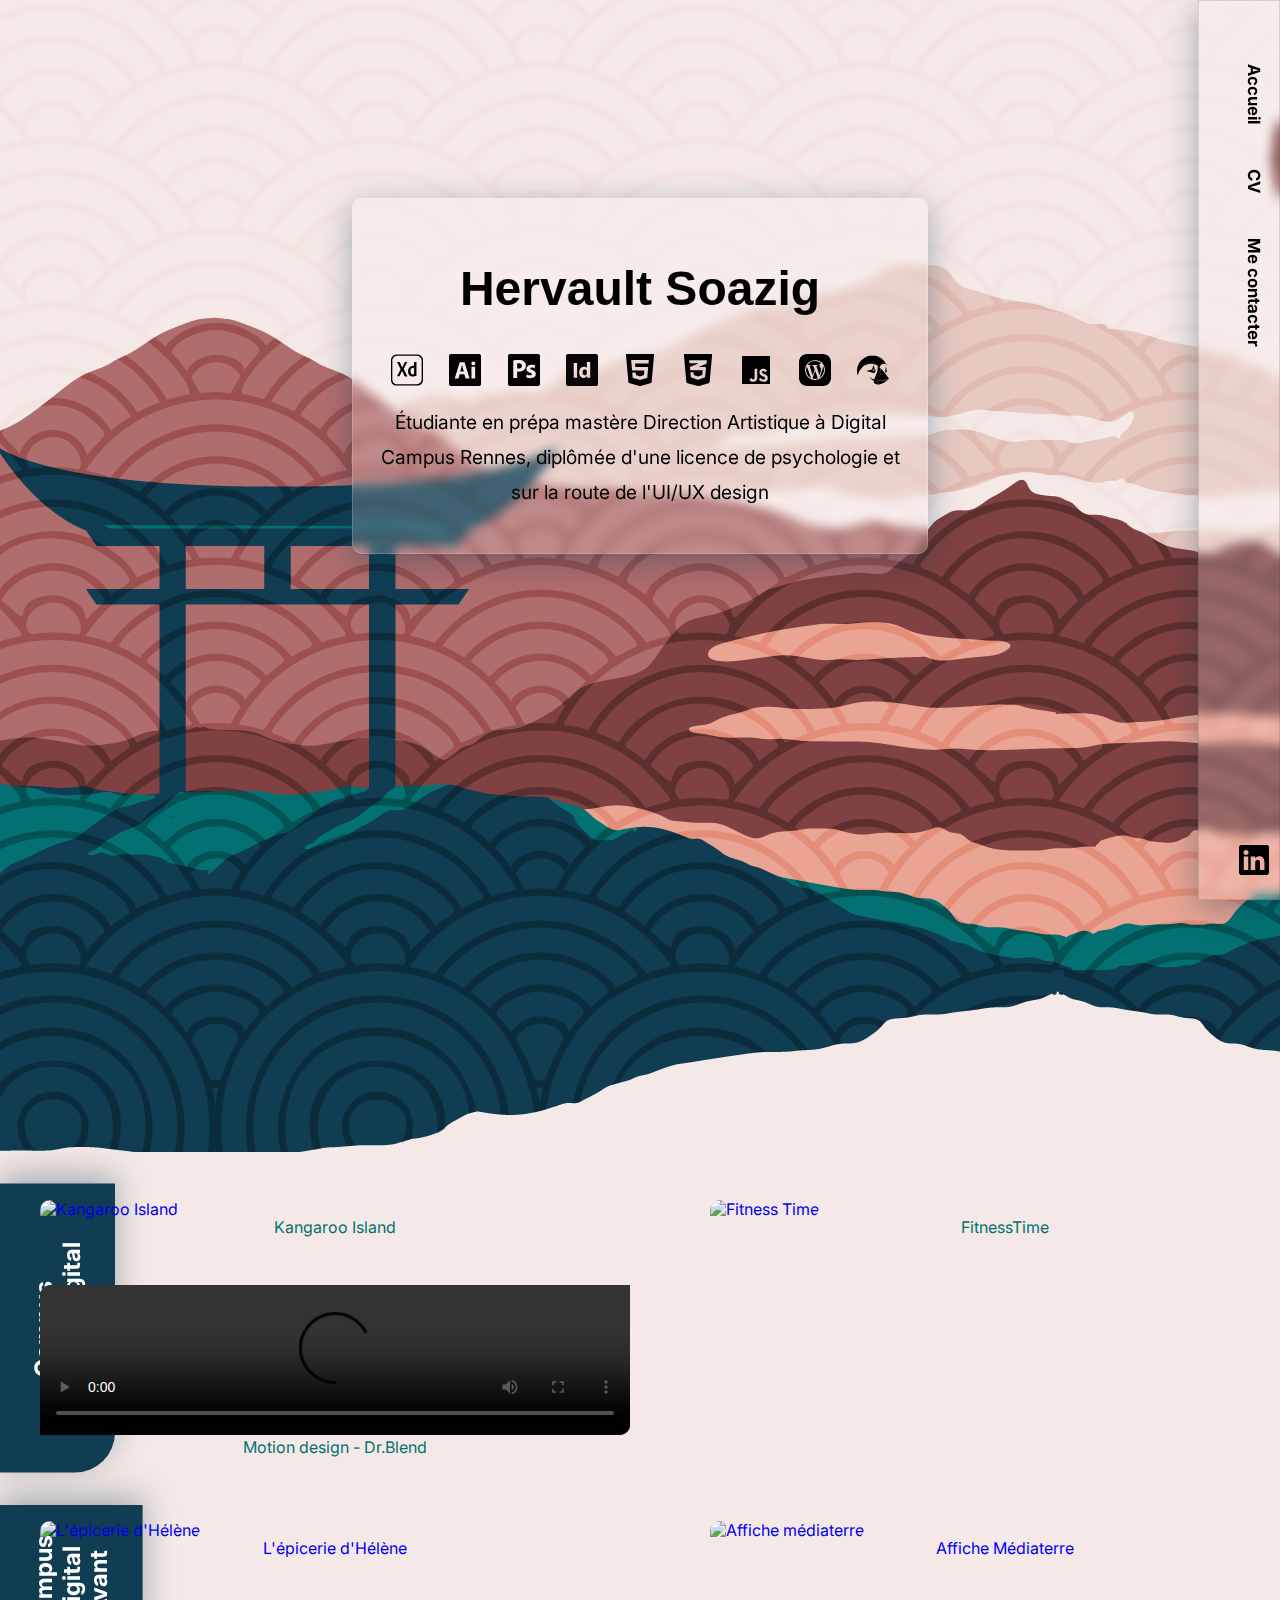
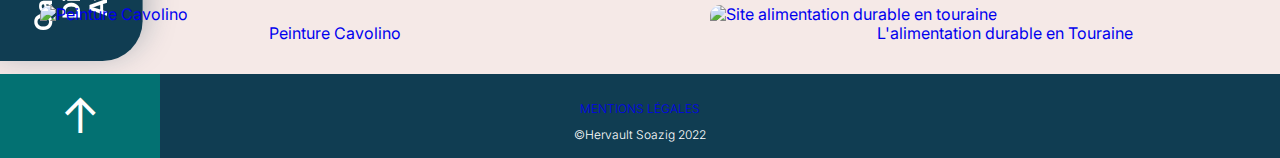
==== commit fbdfcec6: "Liens aux autres pages" ====
--- a/HTML/index.html
+++ b/HTML/index.html
@@ -30,9 +30,9 @@
   <div class="topbar row between">
     <nav class="main-nav">
       <ul class="main-menu around">
-        <li><a href="#">Accueil</a></li>
-        <li><a href="#">CV</a></li>
-        <li><a href="#">Me contacter</a></li>
+        <li><a href="index.html">Accueil</a></li>
+        <li><a href="mon_cv.html">CV</a></li>
+        <li><a href="me_contacter.html">Me contacter</a></li>
       </ul>
     </nav>
     <a class="social" href="https://www.linkedin.com/in/soazig-hervault/" target="_blank"
@@ -172,7 +172,7 @@
     </div>
 
     <div class="info-footer">
-      <p> <a href="#"> Mentions légales </a></p>
+      <p> <a href="mentions_legales.html"> Mentions légales </a></p>
     </div>
 
 
--- a/css/main.css
+++ b/css/main.css
@@ -15,28 +15,7 @@
   color: var(--turquoise);
 }
 
-/* .gallery img:hover,
-.gallery img:focus { 
-    box-shadow: 0 0 0 5px #7f4141;
-    transition: linear;
-} */
-
-.gallery figure img {
-  -webkit-transform: scale(1);
-  transform: scale(1);
-  -webkit-transition: 0.3s ease-in-out;
-  transition: 0.3s ease-in-out;
-}
-
-.gallery figure:hover img {
-  -webkit-transform: scale(1.1);
-  transform: scale(1.1);
-}
-
-.gallery figure {
-  padding: 0;
-  overflow: hidden;
-}
+
 
 * {
   box-sizing: border-box;
@@ -202,6 +181,30 @@
   margin-top: 2rem;
 }
 
+/* .gallery img:hover,
+.gallery img:focus { 
+    box-shadow: 0 0 0 5px #7f4141;
+    transition: linear;
+} */
+
+.gallery figure img {
+  -webkit-transform: scale(1);
+  transform: scale(1);
+  -webkit-transition: 0.3s ease-in-out;
+  transition: 0.3s ease-in-out;
+}
+
+.gallery figure:hover img {
+  -webkit-transform: scale(1.1);
+  transform: scale(1.1);
+}
+
+.gallery figure {
+  padding: 0;
+  overflow: hidden;
+}
+
+
 article > figure > a > img:hover {
   transition: transform 0.25s ease, filter 0.25s ease;
 }
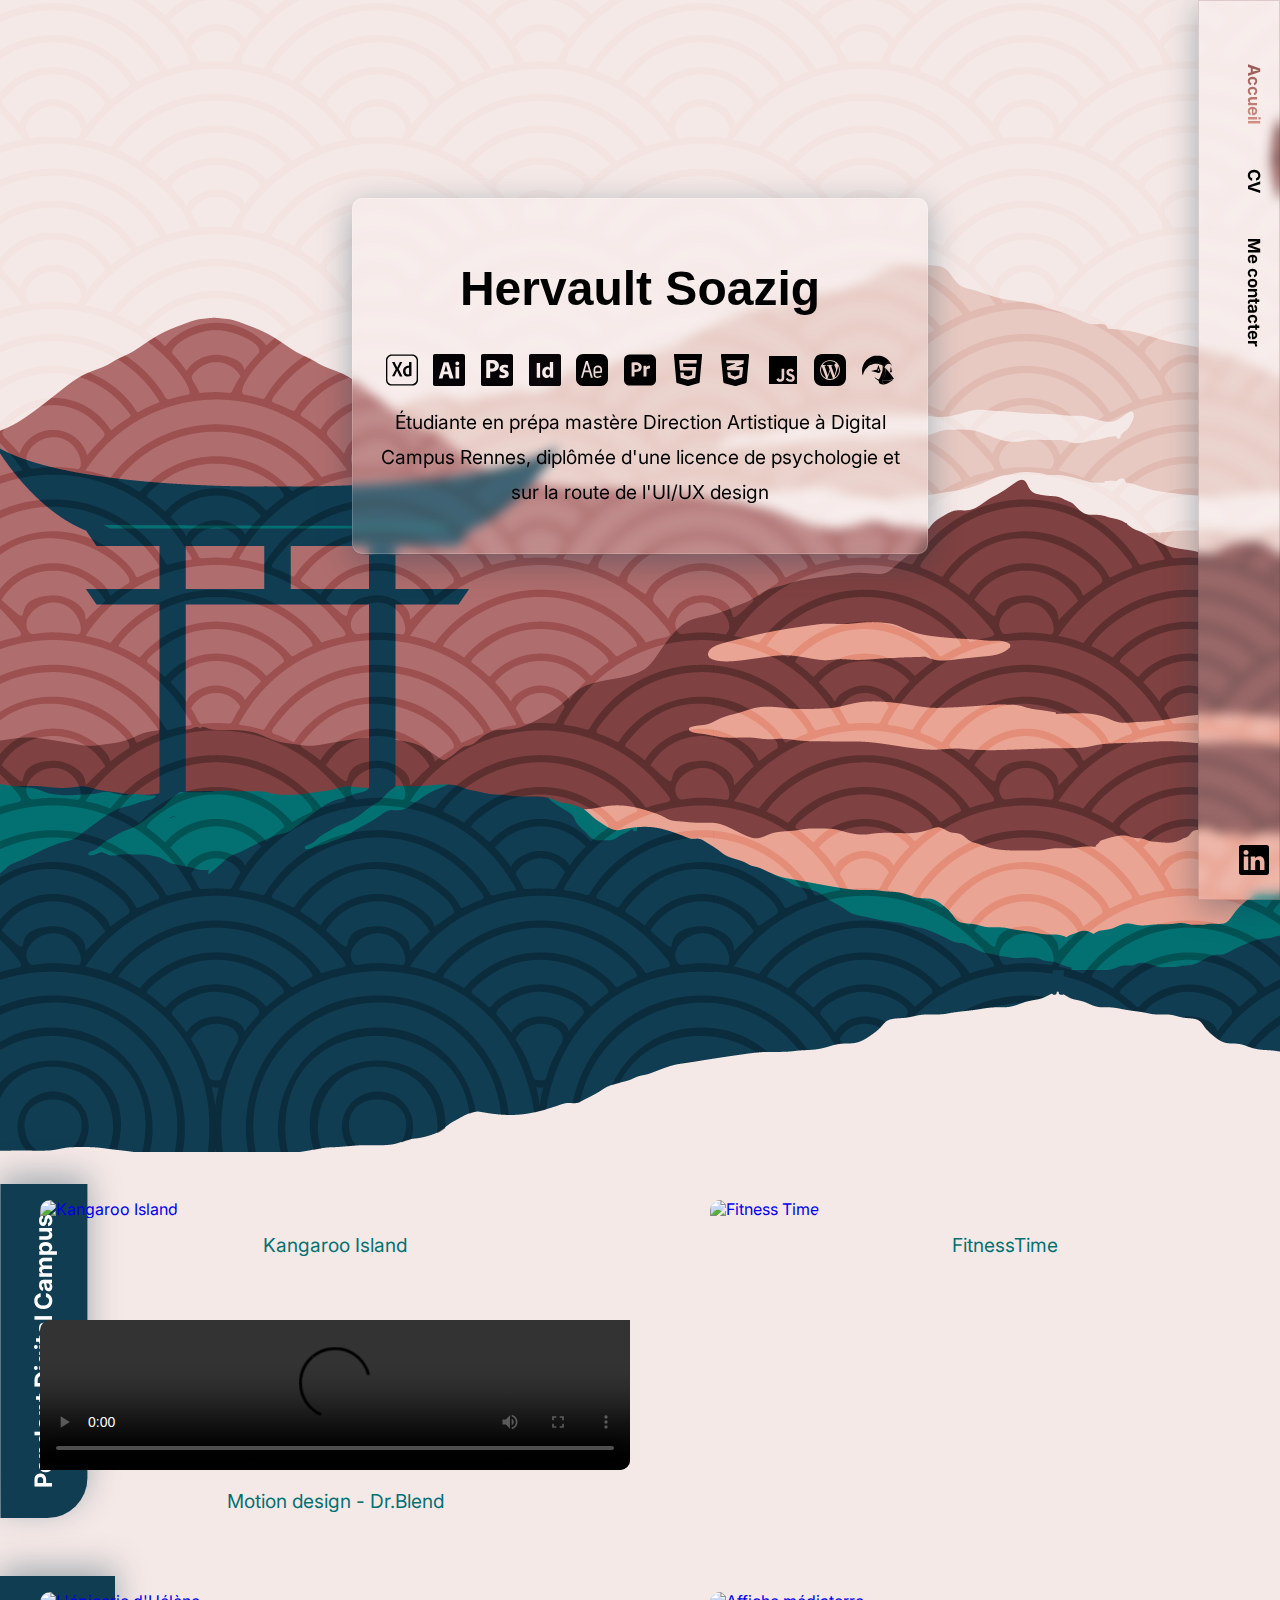
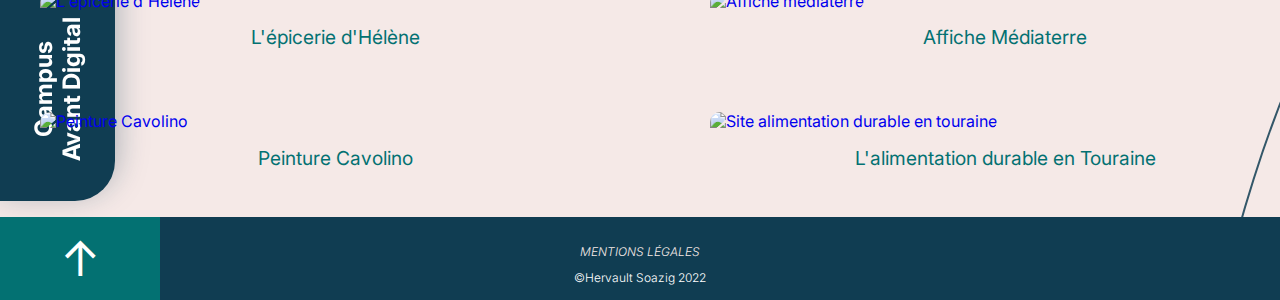
==== commit fb40d2f3: "Fin des gros travaux" ====
--- a/HTML/index.html
+++ b/HTML/index.html
@@ -30,7 +30,7 @@
   <div class="topbar row between">
     <nav class="main-nav">
       <ul class="main-menu around">
-        <li><a href="index.html">Accueil</a></li>
+        <li><a id="active_link" href="index.html">Accueil</a></li>
         <li><a href="mon_cv.html">CV</a></li>
         <li><a href="me_contacter.html">Me contacter</a></li>
       </ul>
@@ -49,12 +49,14 @@
           <img src="../icon/adobe-xd.svg" alt="Adobe Xd" title="Adobe Xd">
           <img src="../icon/adobe-illustrator.svg" alt="Adobe Illustrator" title="Adobe Illustrator">
           <img src="../icon/adobe-photoshop.svg" alt="Adobe Photoshop" title="Adobe Photohop">
-          <img src="../icon/indesign-svg.svg" alt="Adobe Indesign" title="Adobe Indesign">
+          <img src="../icon/indesign-svg.svg" alt="Adobe Indesign" title="Adobe Indesign">       <img src="../icon/after-effects.svg" alt="after effects" title="After Effect">
+          <img src="../icon/adobepremierepro.svg" alt="premiere pro" title="Première Pro">
           <img src="../icon/html.svg" alt="HTML5" title="HTML5">
           <img src="../icon/css.svg" alt="CSS3" title="CSS3">
           <img src="../icon/js.svg" alt="JavaScript" title="Javascript">
           <img src="../icon/wordpress.svg" alt="wordpress" title="WordPress">
           <img src="../icon/prestashop.svg" alt="Presatshop" title="Prestashop">
+   
         </p>
         <p>
           Étudiante en prépa mastère Direction Artistique à Digital Campus Rennes, diplômée d'une
@@ -74,7 +76,7 @@
     <article class="container-xl row between gallery">
 
       <figure>
-        <a href="#">
+        <a href="../HTML/project_kangaroo-island.html">
           <img src="../Accueil/mockup/mockup_kangaroo_island.jpg" alt="Kangaroo Island">
         </a>
         <figcaption>
@@ -84,7 +86,7 @@
 
 
       <figure>
-        <a href="#">
+        <a href="../HTML/project_fitnesstime.html">
           <img src="../Accueil/mockup/mockup_fitnesstime.jpg" alt="Fitness Time"> </a>
         <figcaption class="center">
           <a href="#">FitnessTime </a>
@@ -102,7 +104,7 @@
           Sorry, your browser doesn't support embedded videos.
         </video>
         <figcaption class="center">
-          <a href="#"> Motion design - Dr.Blend </a>
+          <a href="project_dr-blend.html"> Motion design - Dr.Blend </a>
         </figcaption>
 
       </figure>
@@ -121,7 +123,7 @@
 
       <div class="grid gallery container-xl">
 
-        <figure> <a href="#">
+        <figure> <a href="project_l-epicerie-d-helene.html">
             <img src="../Accueil/mockup/mockup_epicerie_helene.jpg" alt="L'épicerie d'Hélène">
             <figcaption class="center">
               L'épicerie d'Hélène
@@ -130,7 +132,7 @@
         </figure>
 
 
-        <figure> <a href="#">
+        <figure> <a href="project_mediaterre-affiche.html">
             <img src="../Accueil/mockup/mockup_affiche_mediaterre1.jpg" alt="Affiche médiaterre">
             <figcaption class="center">
               Affiche Médiaterre
@@ -140,7 +142,7 @@
 
 
 
-        <figure> <a href="#">
+        <figure> <a href="project_peinture-cavolino.html">
             <img src="../Accueil/mockup/mockup_peinture_cavolino.jpg" alt="Peinture Cavolino">
             <figcaption class="center">
               Peinture Cavolino
@@ -150,7 +152,7 @@
 
 
 
-        <figure> <a href="#">
+        <figure> <a href="project_alimentation-durable-en-touraine.html">
             <img src="../Accueil/mockup/mockup_alimentationtouraine.jpg" alt="Site alimentation durable en touraine">
             <figcaption class="center">
               L'alimentation durable en Touraine
--- a/css/main.css
+++ b/css/main.css
@@ -15,6 +15,11 @@
   color: var(--turquoise);
 }
 
+#active_link{
+  background: -webkit-linear-gradient(var(--bordeau), var(--rose));
+  -webkit-background-clip: text;
+  -webkit-text-fill-color: transparent;
+}
 
 
 * {
@@ -223,6 +228,9 @@
   margin-right: auto;
   text-align: center;
   transition: width 2s, height 2s, background-color 2s, transform 2s;
+  padding: 1rem;
+  font-size: 1.2rem;
+  color: var(--turquoise);
 }
 
 .gallery figcaption:hover {
@@ -239,6 +247,8 @@
   color: var(--turquoise);
   margin: 0.75rem 0;
 }
+
+
 
 /* footer */
 
@@ -289,3 +299,12 @@
   font-weight: 300;
   margin-bottom: 0;
 }
+
+footer > div.info-footer > p > a{
+font-style: italic;
+color: var(--rose-bg);
+}
+
+.info-footer a:hover{
+  opacity: 0.75;
+}
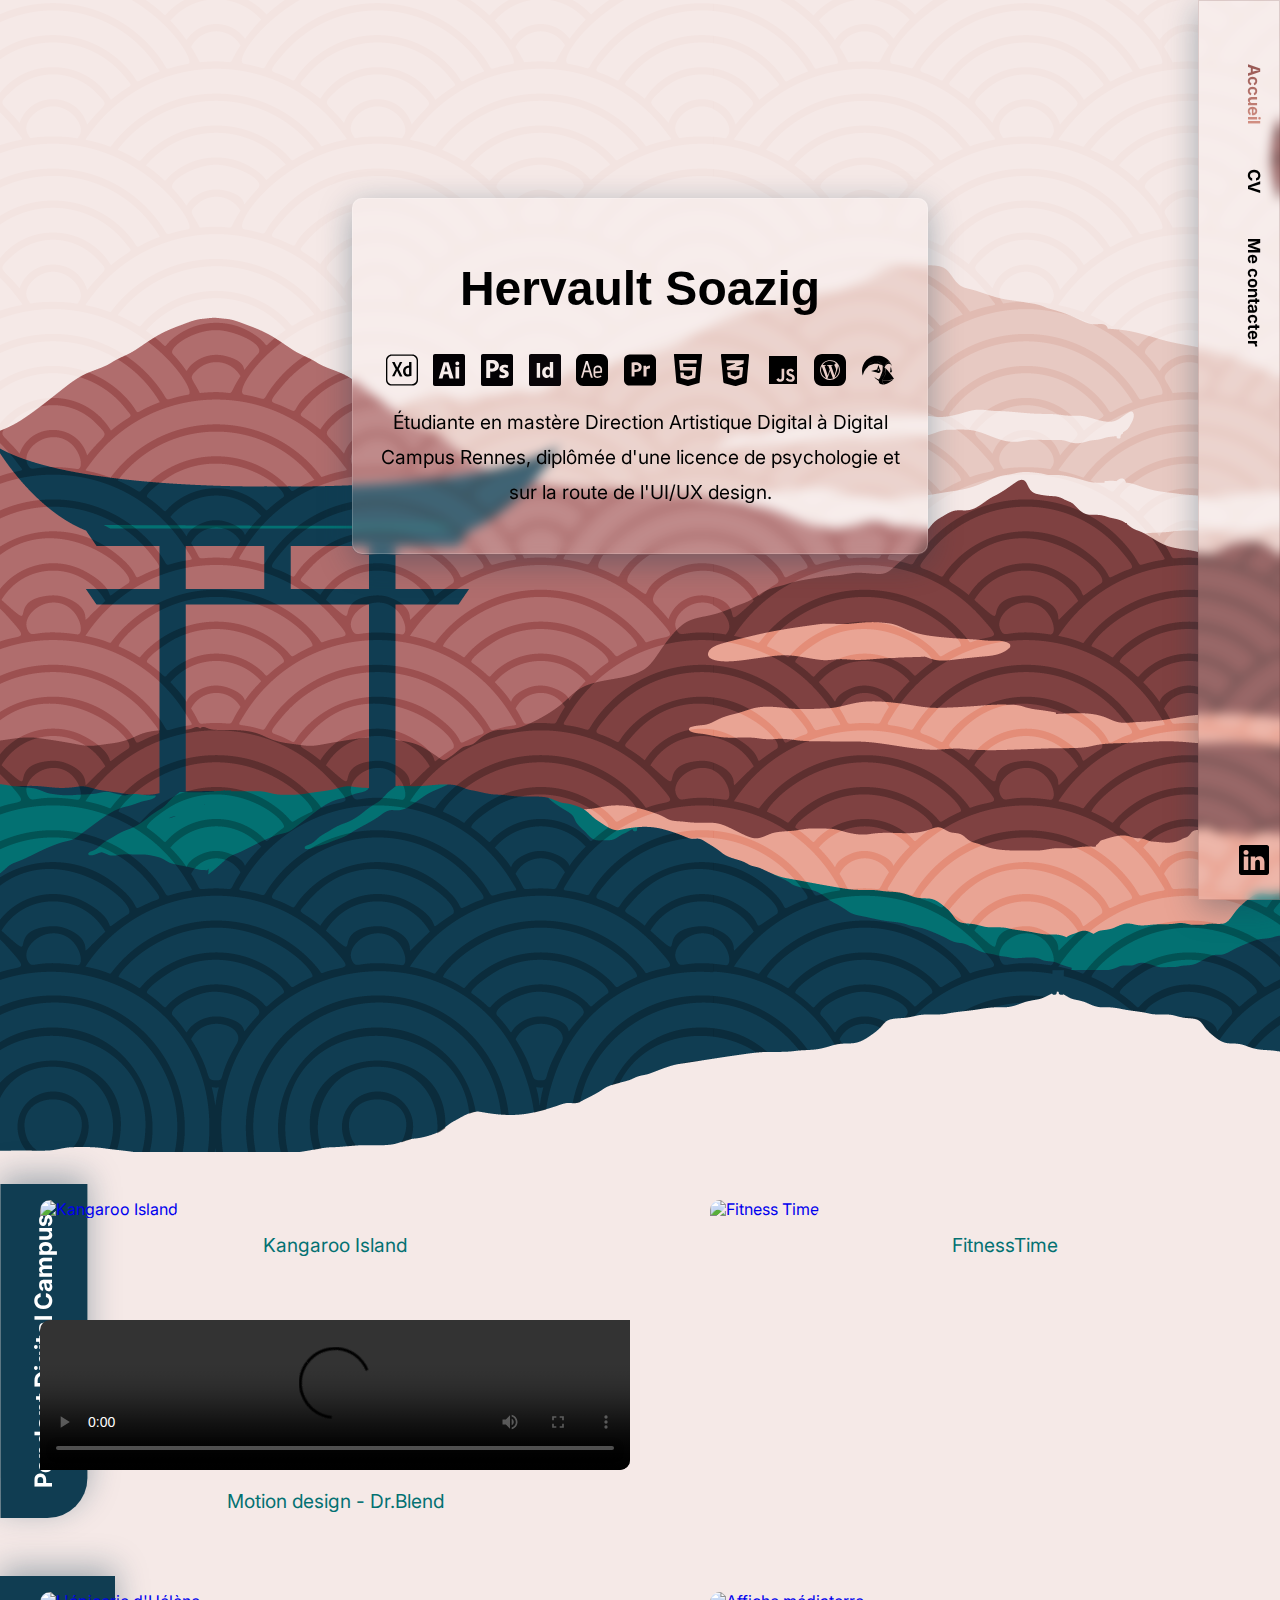
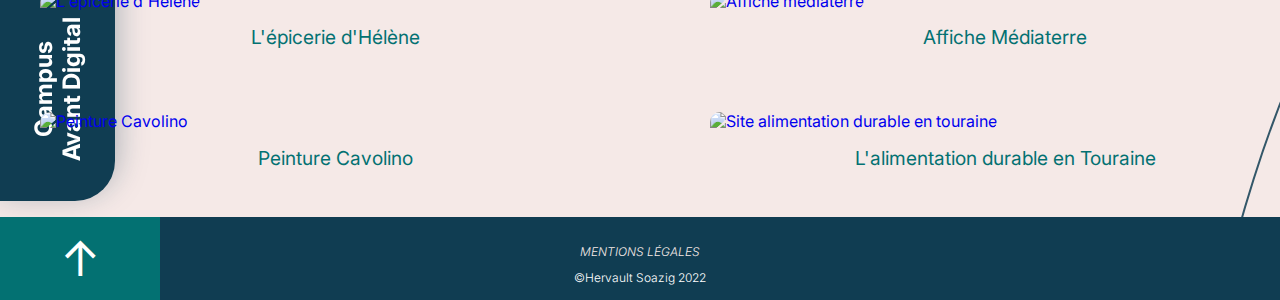
==== commit 43ed2066: "mini maj" ====
--- a/HTML/index.html
+++ b/HTML/index.html
@@ -59,8 +59,8 @@
    
         </p>
         <p>
-          Étudiante en prépa mastère Direction Artistique à Digital Campus Rennes, diplômée d'une
-          licence de psychologie et sur la route de l'UI/UX design
+          Étudiante en mastère Direction Artistique Digital à Digital Campus Rennes, diplômée d'une
+          licence de psychologie et sur la route de l'UI/UX design.
         </p>
       </div>
     </div>
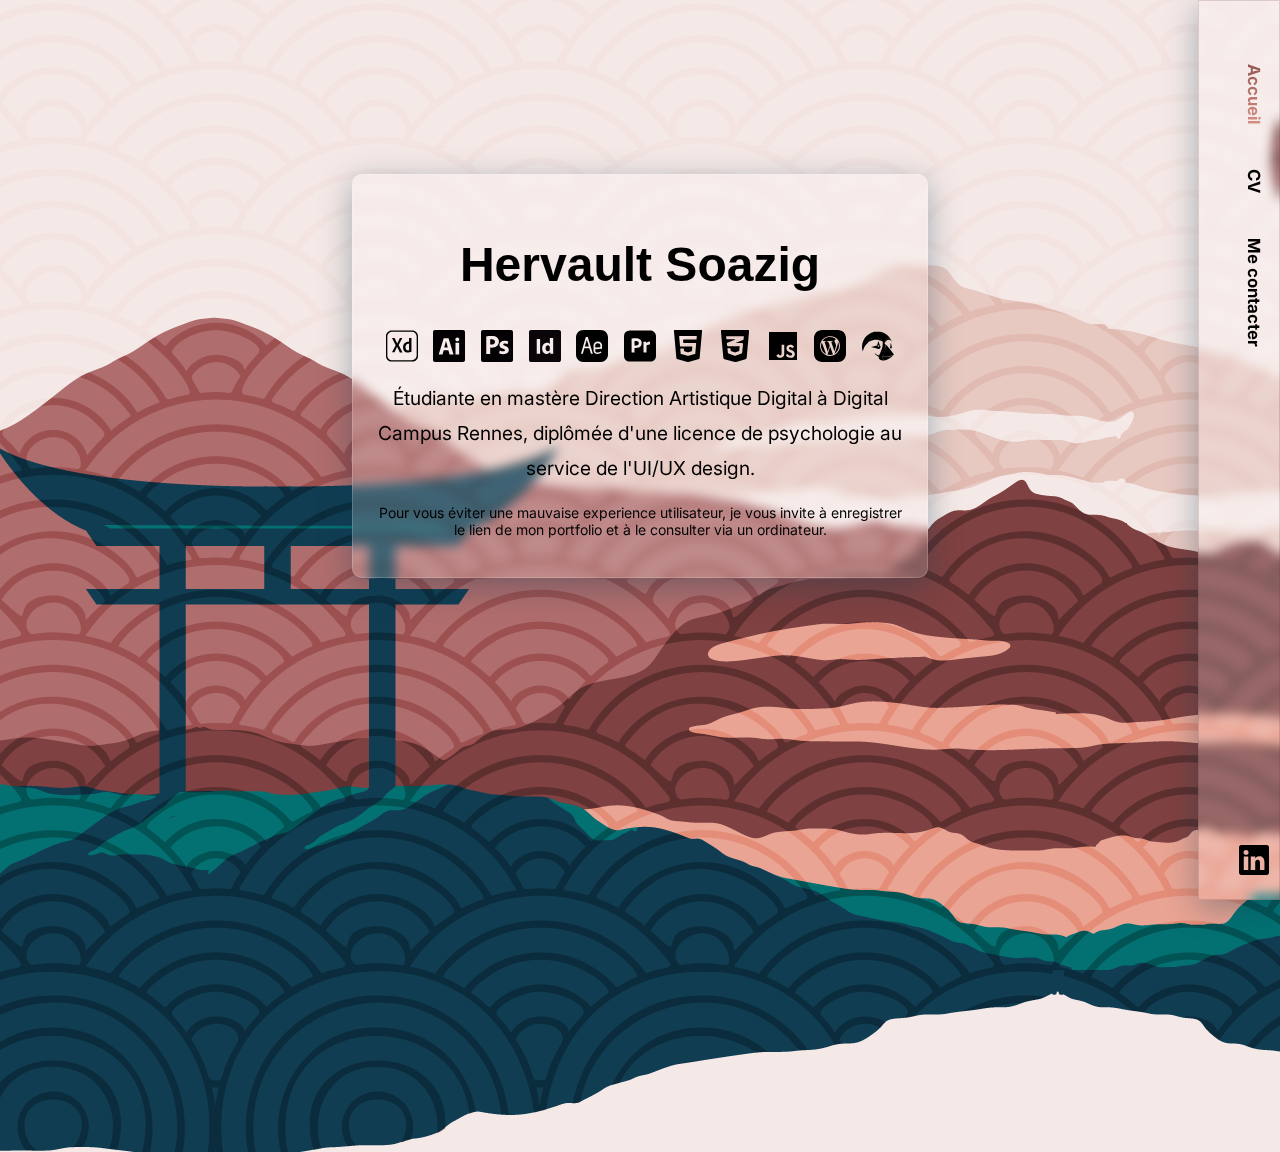
==== commit a1e7f48e: "test responsive" ====
--- a/HTML/index.html
+++ b/HTML/index.html
@@ -60,9 +60,16 @@
         </p>
         <p>
           Étudiante en mastère Direction Artistique Digital à Digital Campus Rennes, diplômée d'une
-          licence de psychologie et sur la route de l'UI/UX design.
+          licence de psychologie au service de l'UI/UX design.
         </p>
-      </div>
+
+  <p class="info-phone">Pour vous éviter une mauvaise experience utilisateur, je vous invite à enregistrer le lien de mon portfolio et à le consulter via un ordinateur. </p>
+
+      
+
+      </div> 
+     
+
     </div>
   </header>
 
--- a/css/main.css
+++ b/css/main.css
@@ -7,304 +7,339 @@
   --rose-bg: #f5e9e7;
 }
 
-a {
-  text-decoration: none;
-}
-
-a:visited {
-  color: var(--turquoise);
-}
-
-#active_link{
-  background: -webkit-linear-gradient(var(--bordeau), var(--rose));
-  -webkit-background-clip: text;
-  -webkit-text-fill-color: transparent;
-}
-
-
-* {
-  box-sizing: border-box;
-  font-family: "Inter", sans-serif;
-  scroll-behavior: smooth;
-}
-
-body {
-  background-image: url("data:image/svg+xml,%3csvg xmlns='http://www.w3.org/2000/svg' version='1.1' xmlns:xlink='http://www.w3.org/1999/xlink' xmlns:svgjs='http://svgjs.com/svgjs' width='1920' height='5000' preserveAspectRatio='none' viewBox='0 0 1920 5000'%3e%3cg mask='url(%26quot%3b%23SvgjsMask1137%26quot%3b)' fill='none'%3e%3crect width='1920' height='5000' x='0' y='0' fill='rgba(245%2c 233%2c 231%2c 1)'%3e%3c/rect%3e%3cpath d='M774.52 5357.46C1178.15 4455.51 936.43 1662.39 1467.58 1466.11 1998.72 1269.83 1799.78 3147.26 2160.63 3566.11' stroke='rgba(16%2c 61%2c 82%2c 0.85)' stroke-width='2'%3e%3c/path%3e%3cpath d='M918.7 5169.69C1283.52 4416.61 1133.56 1962.12 1551.37 1882.86 1969.17 1803.6 1845.48 3586.43 2184.03 4032.86' stroke='rgba(16%2c 61%2c 82%2c 0.85)' stroke-width='2'%3e%3c/path%3e%3cpath d='M730.5 5954.12C957.73 5935.36 820.9 5900.1 1506.63 5475.2 2192.37 5050.3 1878.74 3593.77 2282.77 3125.2' stroke='rgba(16%2c 61%2c 82%2c 0.85)' stroke-width='2'%3e%3c/path%3e%3cpath d='M843.04 5603.1C1179.23 5141.06 788.92 4369.38 1466.09 3404.05 2143.26 2438.72 1748.31 1557.29 2089.14 1054.05' stroke='rgba(16%2c 61%2c 82%2c 0.85)' stroke-width='2'%3e%3c/path%3e%3cpath d='M684.78 5448.67C883.42 5446.39 783.85 5615.01 1447.39 5225.51 2110.94 4836.01 1807.18 3274.74 2210.01 2775.51' stroke='rgba(16%2c 61%2c 82%2c 0.85)' stroke-width='2'%3e%3c/path%3e%3c/g%3e%3cdefs%3e%3cmask id='SvgjsMask1137'%3e%3crect width='1920' height='5000' fill='white'%3e%3c/rect%3e%3c/mask%3e%3c/defs%3e%3c/svg%3e");
-background-repeat: no-repeat;
-}
-
-
-header {
-  height: 80vh;
-}
-
-.center {
-  margin-left: auto;
-  margin-right: auto;
-  text-align: center;
-}
-
-/* navigation */
-
-.topbar {
-  padding: 2.5em 2.5em 0.5em 2.5em;
-  cursor: default;
-  height: 100vh;
-  right: 0;
-  overflow-x: hidden;
-  overflow-y: auto;
-  position: fixed;
-  text-align: right;
-  top: 0;
-  width: 3rem;
-  min-width: 50px;
-  z-index: 10000;
-  background: rgba(255, 255, 255, 0.2);
-  box-shadow: 0 8px 32px 0 rgba(16, 61, 82, 0.37);
-  backdrop-filter: blur(5.5px);
-  -webkit-backdrop-filter: blur(5.5px);
-  border: 1px solid rgba(99, 49, 49, 0.18);
-}
-
-.main-nav {
-  width: 10%;
-  max-width: 160px;
-}
-
-.main-nav a {
-  color: rgba(255, 255, 255, 0.35);
-  display: block;
-  font-weight: bold;
-  line-height: 1.75;
-  padding: 1.35em 0;
-  text-decoration: none;
-  list-style: none;
-  writing-mode: vertical-rl;
-}
-
-.main-menu {
-  list-style: none;
-  margin: 0;
-  padding: 0;
-  /* flex */
-  display: flex;
-  justify-content: space-between;
-  display: block;
-  font-size: 1.05rem;
-}
-
-.main-menu a {
-  color: inherit;
-  text-decoration: none;
-}
-
-.main-menu a:hover {
-  background: -webkit-linear-gradient(var(--bordeau), var(--rose));
-  -webkit-background-clip: text;
-  -webkit-text-fill-color: transparent;
-}
-
-div.topbar > a > img {
-  height: 30px;
-  width: 30px;
-  position: absolute;
-  bottom: 1.5rem;
-}
-
-div.topbar > a {
-  height: 30px;
-  width: 30px;
-}
-
-/* couverture du site */
-
-#cover {
-  background-image: url(../Accueil/fond_portfolio-v2-05.png);
-  background-repeat: no-repeat;
-  background-size: auto;
-  margin: 0;
-  padding: 0;
-  height: 72rem;
-  text-align: center;
-  display: flex;
-  flex-direction: column;
-  justify-content: center;
-  align-items: center;
-}
-
-.glass {
-  width: 45%;
-  line-height: 180%;
-  padding: 25px;
-  margin-bottom: 25rem;
-  background: rgba(255, 255, 255, 0.2);
-  box-shadow: 0 8px 32px 0 rgba(16, 61, 82, 0.37);
-  backdrop-filter: blur(5.5px);
-  -webkit-backdrop-filter: blur(5.5px);
-  border-radius: 10px;
-  border: 1px solid rgba(255, 255, 255, 0.18);
-  min-width: 390px;
-  font-family: "open-sans", sans-serif;
-  font-size: 1.2rem;
-}
-
-#nom_prenom {
-  font-size: 3rem;
-  font-family: basic-sans, sans-serif;
-  font-weight: bold;
-  font-style: normal;
-}
-
-.icon img {
-  height: 32px;
-  width: 32px;
-}
-
-.etiquette_temporelle {
-  top: 0;
-  left: 0;
-  background-color: var(--bleu-fonce);
-  color: #fff;
-  padding: 10px;
-  border-top-left-radius: 40px;
-  margin: 0;
-  padding: 30px 10px;
-  text-align: center;
-  writing-mode: vertical-lr;
-  transform: rotate(180deg);
-  position: absolute;
-  box-shadow: 0 8px 32px 0 rgba(16, 61, 82, 0.37);
-}
-
-/* gallerie de projet */
-
-.gallery {
-  display: grid;
-  grid-template-columns: repeat(2, 1fr);
-  row-gap: 1rem;
-  padding: 0;
-  margin-top: 2rem;
-}
-
-/* .gallery img:hover,
+
+
+
+
+  a {
+    text-decoration: none;
+  }
+
+  a:visited {
+    color: var(--turquoise);
+  }
+
+  #active_link {
+    background: -webkit-linear-gradient(var(--bordeau), var(--rose));
+    -webkit-background-clip: text;
+    -webkit-text-fill-color: transparent;
+  }
+
+
+  * {
+    box-sizing: border-box;
+    font-family: "Inter", sans-serif;
+    scroll-behavior: smooth;
+  }
+
+  body {
+    background-image: url("data:image/svg+xml,%3csvg xmlns='http://www.w3.org/2000/svg' version='1.1' xmlns:xlink='http://www.w3.org/1999/xlink' xmlns:svgjs='http://svgjs.com/svgjs' width='1920' height='5000' preserveAspectRatio='none' viewBox='0 0 1920 5000'%3e%3cg mask='url(%26quot%3b%23SvgjsMask1137%26quot%3b)' fill='none'%3e%3crect width='1920' height='5000' x='0' y='0' fill='rgba(245%2c 233%2c 231%2c 1)'%3e%3c/rect%3e%3cpath d='M774.52 5357.46C1178.15 4455.51 936.43 1662.39 1467.58 1466.11 1998.72 1269.83 1799.78 3147.26 2160.63 3566.11' stroke='rgba(16%2c 61%2c 82%2c 0.85)' stroke-width='2'%3e%3c/path%3e%3cpath d='M918.7 5169.69C1283.52 4416.61 1133.56 1962.12 1551.37 1882.86 1969.17 1803.6 1845.48 3586.43 2184.03 4032.86' stroke='rgba(16%2c 61%2c 82%2c 0.85)' stroke-width='2'%3e%3c/path%3e%3cpath d='M730.5 5954.12C957.73 5935.36 820.9 5900.1 1506.63 5475.2 2192.37 5050.3 1878.74 3593.77 2282.77 3125.2' stroke='rgba(16%2c 61%2c 82%2c 0.85)' stroke-width='2'%3e%3c/path%3e%3cpath d='M843.04 5603.1C1179.23 5141.06 788.92 4369.38 1466.09 3404.05 2143.26 2438.72 1748.31 1557.29 2089.14 1054.05' stroke='rgba(16%2c 61%2c 82%2c 0.85)' stroke-width='2'%3e%3c/path%3e%3cpath d='M684.78 5448.67C883.42 5446.39 783.85 5615.01 1447.39 5225.51 2110.94 4836.01 1807.18 3274.74 2210.01 2775.51' stroke='rgba(16%2c 61%2c 82%2c 0.85)' stroke-width='2'%3e%3c/path%3e%3c/g%3e%3cdefs%3e%3cmask id='SvgjsMask1137'%3e%3crect width='1920' height='5000' fill='white'%3e%3c/rect%3e%3c/mask%3e%3c/defs%3e%3c/svg%3e");
+    background-repeat: no-repeat;
+  }
+
+
+  header {
+    height: 80vh;
+  }
+
+  .center {
+    margin-left: auto;
+    margin-right: auto;
+    text-align: center;
+  }
+
+  /* navigation */
+
+  .topbar {
+    padding: 2.5em 2.5em 0.5em 2.5em;
+    cursor: default;
+    height: 100vh;
+    right: 0;
+    overflow-x: hidden;
+    overflow-y: auto;
+    position: fixed;
+    text-align: right;
+    top: 0;
+    width: 3rem;
+    min-width: 50px;
+    z-index: 10000;
+    background: rgba(255, 255, 255, 0.2);
+    box-shadow: 0 8px 32px 0 rgba(16, 61, 82, 0.37);
+    backdrop-filter: blur(5.5px);
+    -webkit-backdrop-filter: blur(5.5px);
+    border: 1px solid rgba(99, 49, 49, 0.18);
+  }
+
+  .main-nav {
+    width: 10%;
+    max-width: 160px;
+  }
+
+  .main-nav a {
+    color: rgba(255, 255, 255, 0.35);
+    display: block;
+    font-weight: bold;
+    line-height: 1.75;
+    padding: 1.35em 0;
+    text-decoration: none;
+    list-style: none;
+    writing-mode: vertical-rl;
+  }
+
+  .main-menu {
+    list-style: none;
+    margin: 0;
+    padding: 0;
+    /* flex */
+    display: flex;
+    justify-content: space-between;
+    display: block;
+    font-size: 1.05rem;
+  }
+
+  .main-menu a {
+    color: inherit;
+    text-decoration: none;
+  }
+
+  .main-menu a:hover {
+    background: -webkit-linear-gradient(var(--bordeau), var(--rose));
+    -webkit-background-clip: text;
+    -webkit-text-fill-color: transparent;
+  }
+
+  div.topbar>a>img {
+    height: 30px;
+    width: 30px;
+    position: absolute;
+    bottom: 1.5rem;
+  }
+
+  div.topbar>a {
+    height: 30px;
+    width: 30px;
+  }
+
+  /* couverture du site */
+
+  #cover {
+    background-image: url(../Accueil/fond_portfolio-v2-05.png);
+    background-repeat: no-repeat;
+    background-size: auto;
+    margin: 0;
+    padding: 0;
+    height: 72rem;
+    text-align: center;
+    display: flex;
+    flex-direction: column;
+    justify-content: center;
+    align-items: center;
+  }
+
+  .glass {
+    width: 45%;
+    line-height: 180%;
+    padding: 25px;
+    margin-bottom: 25rem;
+    background: rgba(255, 255, 255, 0.2);
+    box-shadow: 0 8px 32px 0 rgba(16, 61, 82, 0.37);
+    backdrop-filter: blur(5.5px);
+    -webkit-backdrop-filter: blur(5.5px);
+    border-radius: 10px;
+    border: 1px solid rgba(255, 255, 255, 0.18);
+    min-width: 390px;
+    font-family: "open-sans", sans-serif;
+    font-size: 1.2rem;
+  }
+
+  #nom_prenom {
+    font-size: 3rem;
+    font-family: basic-sans, sans-serif;
+    font-weight: bold;
+    font-style: normal;
+  }
+
+  .icon img {
+    height: 32px;
+    width: 32px;
+  }
+
+  .etiquette_temporelle {
+    top: 0;
+    left: 0;
+    background-color: var(--bleu-fonce);
+    color: #fff;
+    padding: 10px;
+    border-top-left-radius: 40px;
+    margin: 0;
+    padding: 30px 10px;
+    text-align: center;
+    writing-mode: vertical-lr;
+    transform: rotate(180deg);
+    position: absolute;
+    box-shadow: 0 8px 32px 0 rgba(16, 61, 82, 0.37);
+  }
+
+  /* gallerie de projet */
+
+  .gallery {
+    display: grid;
+    grid-template-columns: repeat(2, 1fr);
+    row-gap: 1rem;
+    padding: 0;
+    margin-top: 2rem;
+  }
+
+  /* .gallery img:hover,
 .gallery img:focus { 
     box-shadow: 0 0 0 5px #7f4141;
     transition: linear;
 } */
 
-.gallery figure img {
-  -webkit-transform: scale(1);
-  transform: scale(1);
-  -webkit-transition: 0.3s ease-in-out;
-  transition: 0.3s ease-in-out;
-}
-
-.gallery figure:hover img {
-  -webkit-transform: scale(1.1);
-  transform: scale(1.1);
-}
-
-.gallery figure {
-  padding: 0;
-  overflow: hidden;
-}
-
-
-article > figure > a > img:hover {
-  transition: transform 0.25s ease, filter 0.25s ease;
-}
-
-.gallery figure img,
-.gallery figure video {
-  width: 100%;
-  cursor: pointer;
-  height: auto;
-  border-bottom-right-radius: 10px;
-  border-top-left-radius: 10px;
-}
-
-.gallery figure figcaption {
-  margin-left: auto;
-  margin-right: auto;
-  text-align: center;
-  transition: width 2s, height 2s, background-color 2s, transform 2s;
-  padding: 1rem;
-  font-size: 1.2rem;
-  color: var(--turquoise);
-}
-
-.gallery figcaption:hover {
-  color: var(--bleu-fonce);
-  font-weight: bold;
-  z-index: 1000;
-}
-
-.gallery_part {
-  position: relative;
-}
-
-.gallery figcaption a {
-  color: var(--turquoise);
-  margin: 0.75rem 0;
-}
-
-
-
-/* footer */
-
-footer {
-  background-color: var(--bleu-fonce);
-  margin-bottom: 0;
-  margin-top: 1rem;
-  padding-top: 1rem;
-  padding-bottom: 1rem;
-  position: relative;
-  font-size: 0.75rem;
-}
-
-.arrow-up {
-  background-color: var(--turquoise);
-  color: #fff;
-  left: 0;
-  top: 0;
-  height: 100%;
-  position: absolute;
-  text-align: center;
-  display: flex;
-  flex-direction: column;
-  justify-content: center;
-  align-items: center;
-}
-
-.arrow-up a {
-  color: #fff;
-  font-size: 3rem;
-}
-
-.arrow-up a:hover {
-  background: -webkit-linear-gradient(var(--rose), white);
-  -webkit-background-clip: text;
-  -webkit-text-fill-color: transparent;
-  font-size: 3rem;
-}
-
-.info-footer {
-  color: #fff;
-  font-weight: 300;
-  text-transform: uppercase;
-}
-
-.copyright {
-  color: #fff;
-  font-weight: 300;
-  margin-bottom: 0;
-}
-
-footer > div.info-footer > p > a{
-font-style: italic;
-color: var(--rose-bg);
-}
-
-.info-footer a:hover{
-  opacity: 0.75;
-}
+  .gallery figure img {
+    -webkit-transform: scale(1);
+    transform: scale(1);
+    -webkit-transition: 0.3s ease-in-out;
+    transition: 0.3s ease-in-out;
+  }
+
+  .gallery figure:hover img {
+    -webkit-transform: scale(1.1);
+    transform: scale(1.1);
+  }
+
+  .gallery figure {
+    padding: 0;
+    overflow: hidden;
+  }
+
+
+  article>figure>a>img:hover {
+    transition: transform 0.25s ease, filter 0.25s ease;
+  }
+
+  .gallery figure img,
+  .gallery figure video {
+    width: 100%;
+    cursor: pointer;
+    height: auto;
+    border-bottom-right-radius: 10px;
+    border-top-left-radius: 10px;
+  }
+
+  .gallery figure figcaption {
+    margin-left: auto;
+    margin-right: auto;
+    text-align: center;
+    transition: width 2s, height 2s, background-color 2s, transform 2s;
+    padding: 1rem;
+    font-size: 1.2rem;
+    color: var(--turquoise);
+  }
+
+  .gallery figcaption:hover {
+    color: var(--bleu-fonce);
+    font-weight: bold;
+    z-index: 1000;
+  }
+
+  .gallery_part {
+    position: relative;
+  }
+
+  .gallery figcaption a {
+    color: var(--turquoise);
+    margin: 0.75rem 0;
+  }
+
+
+
+  /* footer */
+
+  footer {
+    background-color: var(--bleu-fonce);
+    margin-bottom: 0;
+    margin-top: 1rem;
+    padding-top: 1rem;
+    padding-bottom: 1rem;
+    position: relative;
+    font-size: 0.75rem;
+  }
+
+  .arrow-up {
+    background-color: var(--turquoise);
+    color: #fff;
+    left: 0;
+    top: 0;
+    height: 100%;
+    position: absolute;
+    text-align: center;
+    display: flex;
+    flex-direction: column;
+    justify-content: center;
+    align-items: center;
+  }
+
+  .arrow-up a {
+    color: #fff;
+    font-size: 3rem;
+  }
+
+  .arrow-up a:hover {
+    background: -webkit-linear-gradient(var(--rose), white);
+    -webkit-background-clip: text;
+    -webkit-text-fill-color: transparent;
+    font-size: 3rem;
+  }
+
+  .info-footer {
+    color: #fff;
+    font-weight: 300;
+    text-transform: uppercase;
+  }
+
+  .copyright {
+    color: #fff;
+    font-weight: 300;
+    margin-bottom: 0;
+  }
+
+  footer>div.info-footer>p>a {
+    font-style: italic;
+    color: var(--rose-bg);
+  }
+
+  .info-footer a:hover {
+    opacity: 0.75;
+  }
+
+
+  
+
+@media (min-width: 0px) {
+
+  .gallery_part,
+  footer {
+    display: none;
+  }
+
+  .info-phone{
+    display: block;
+    font-size: 14px;
+    line-height:normal;
+  }
+  }
+
+  @media (min-width: 1449px) {
+
+    .gallery_part,
+    footer {
+      display: block;
+    }
+
+    .info_phone{
+      display: none !important;
+      visibility: hidden !important;
+      opacity: 0;
+    }
+  }